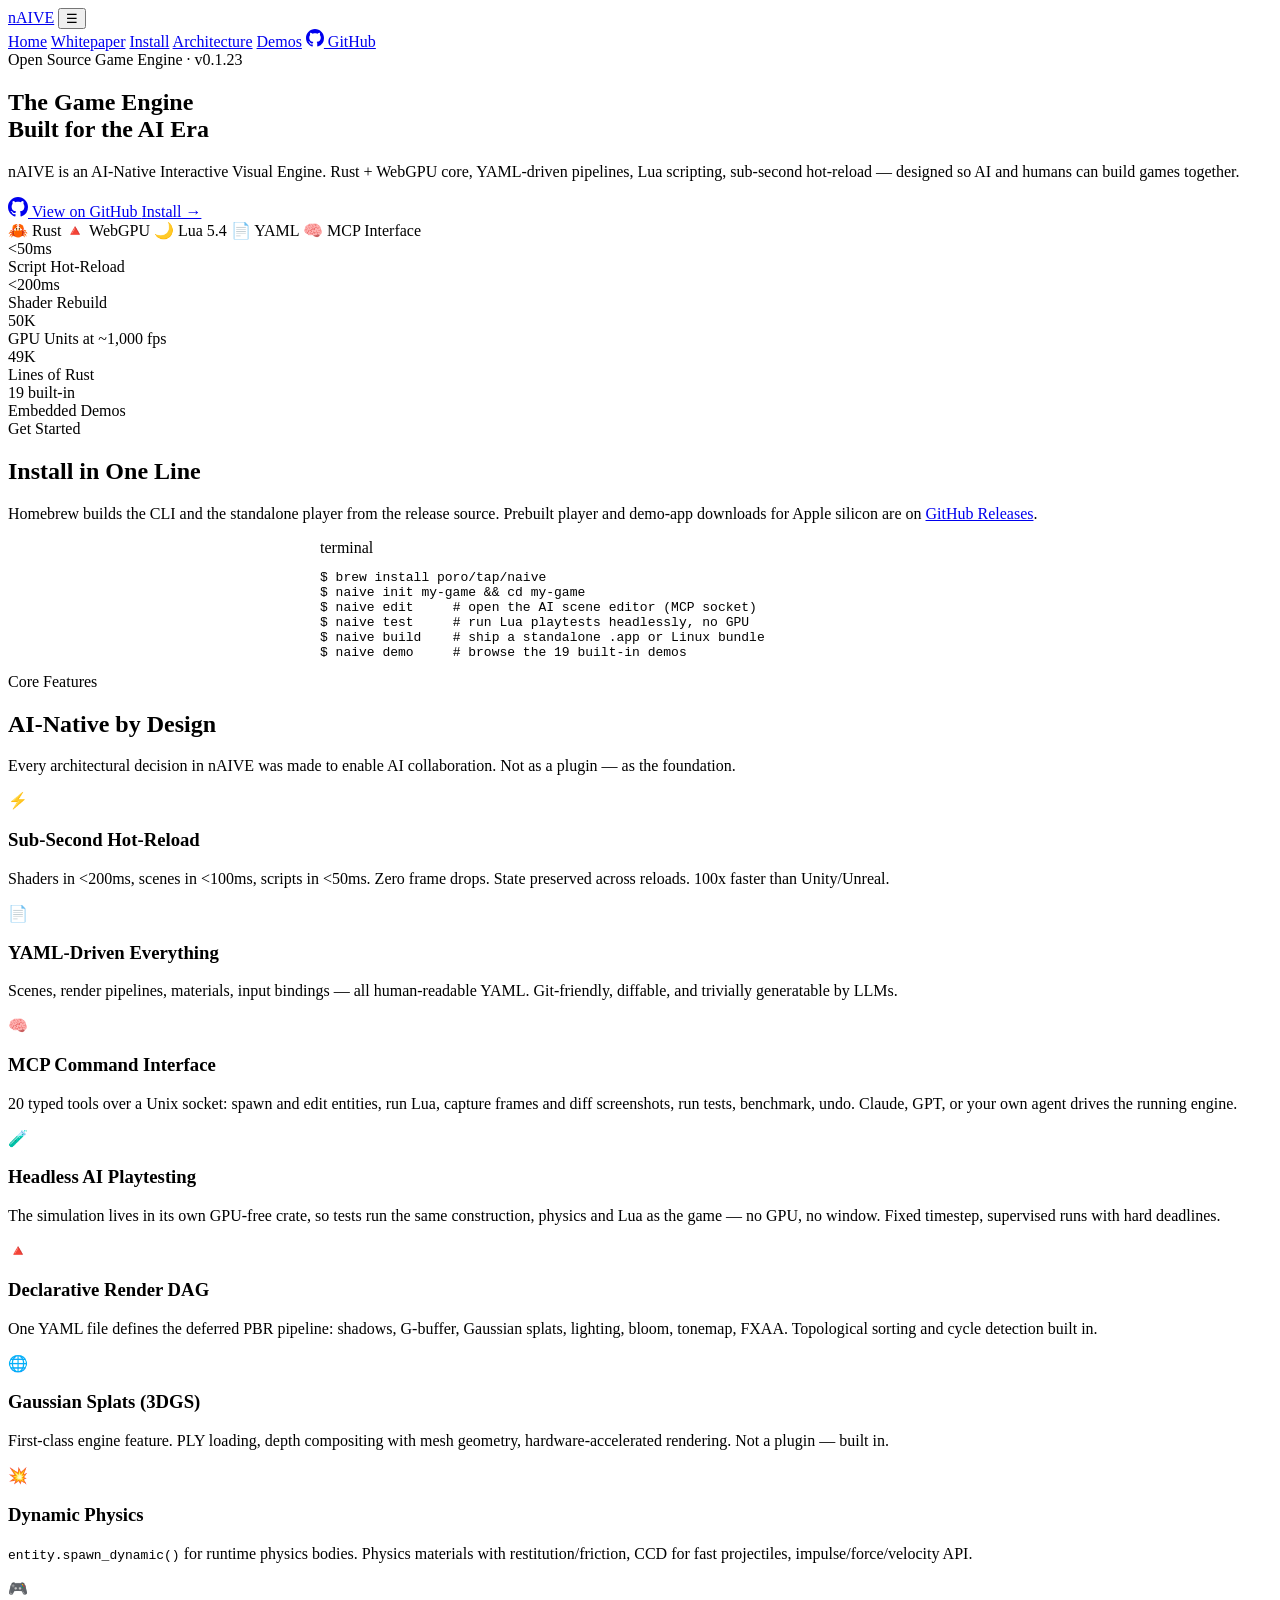
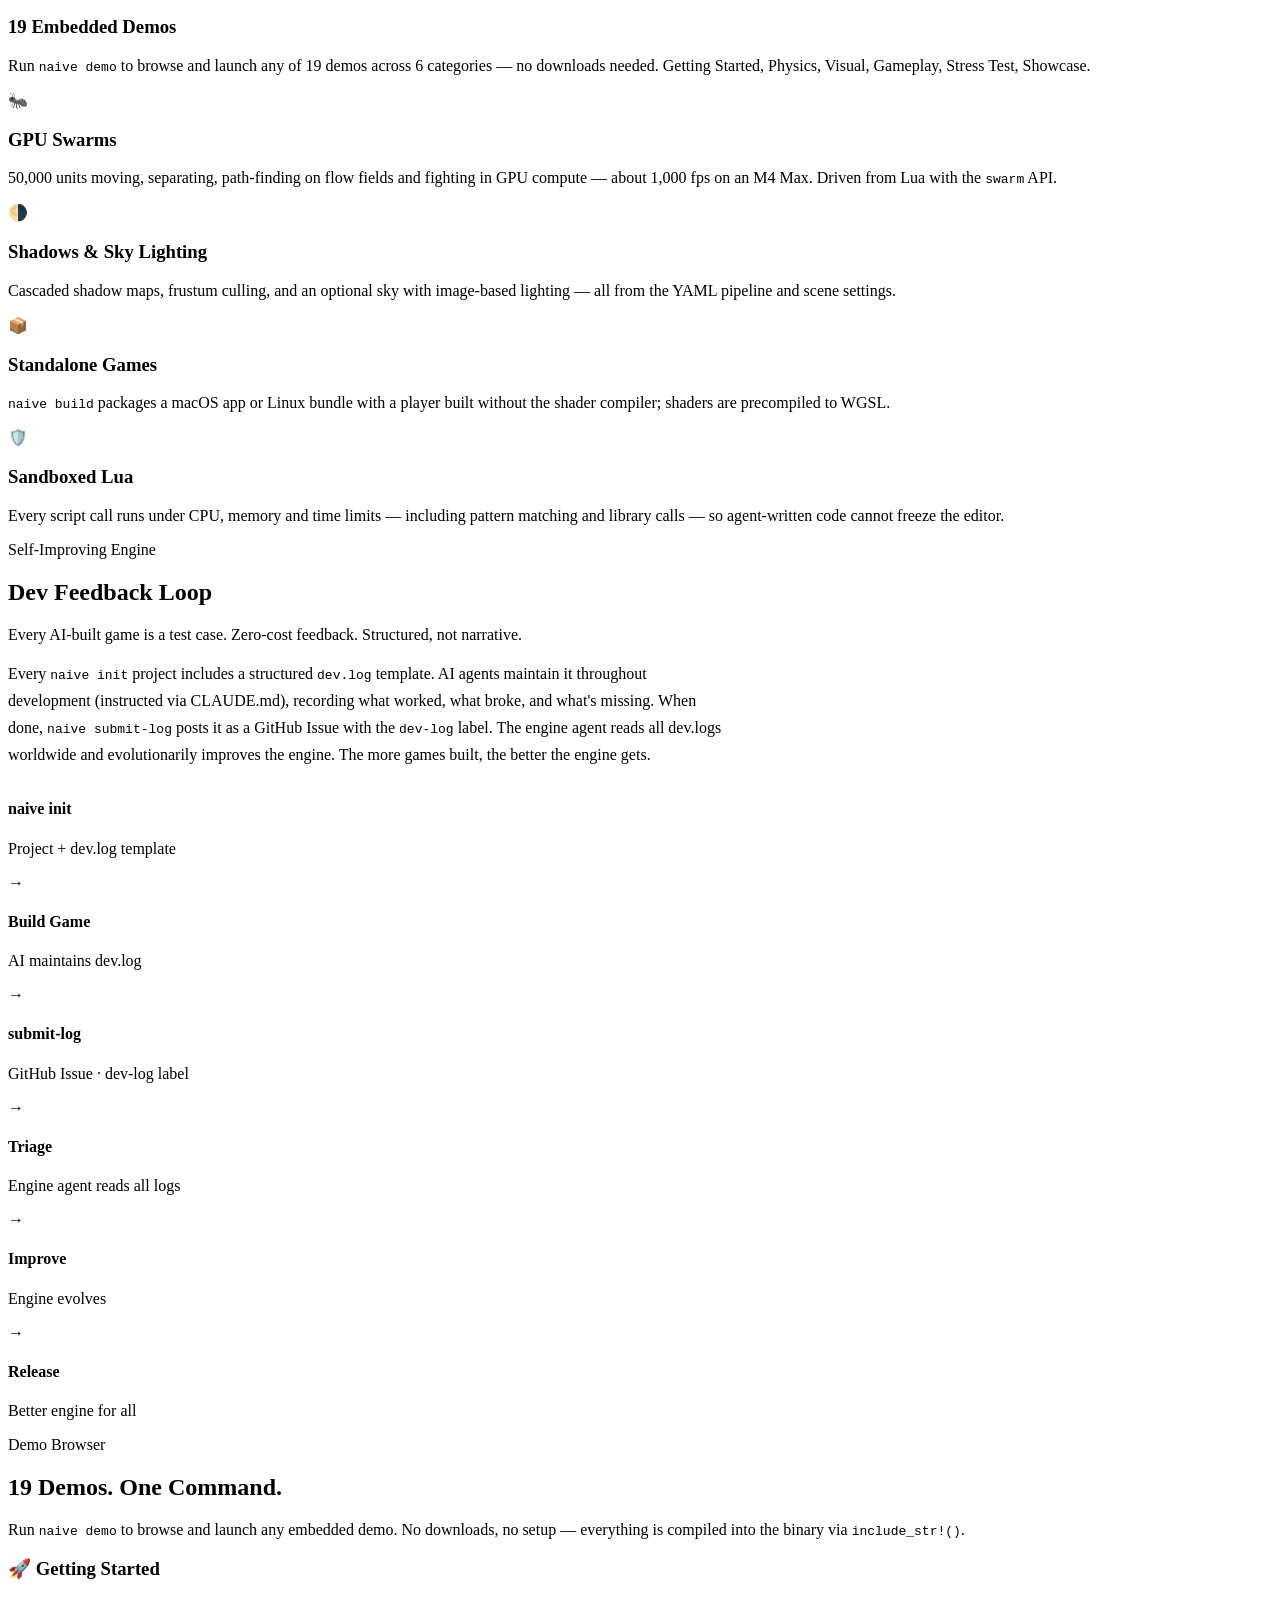
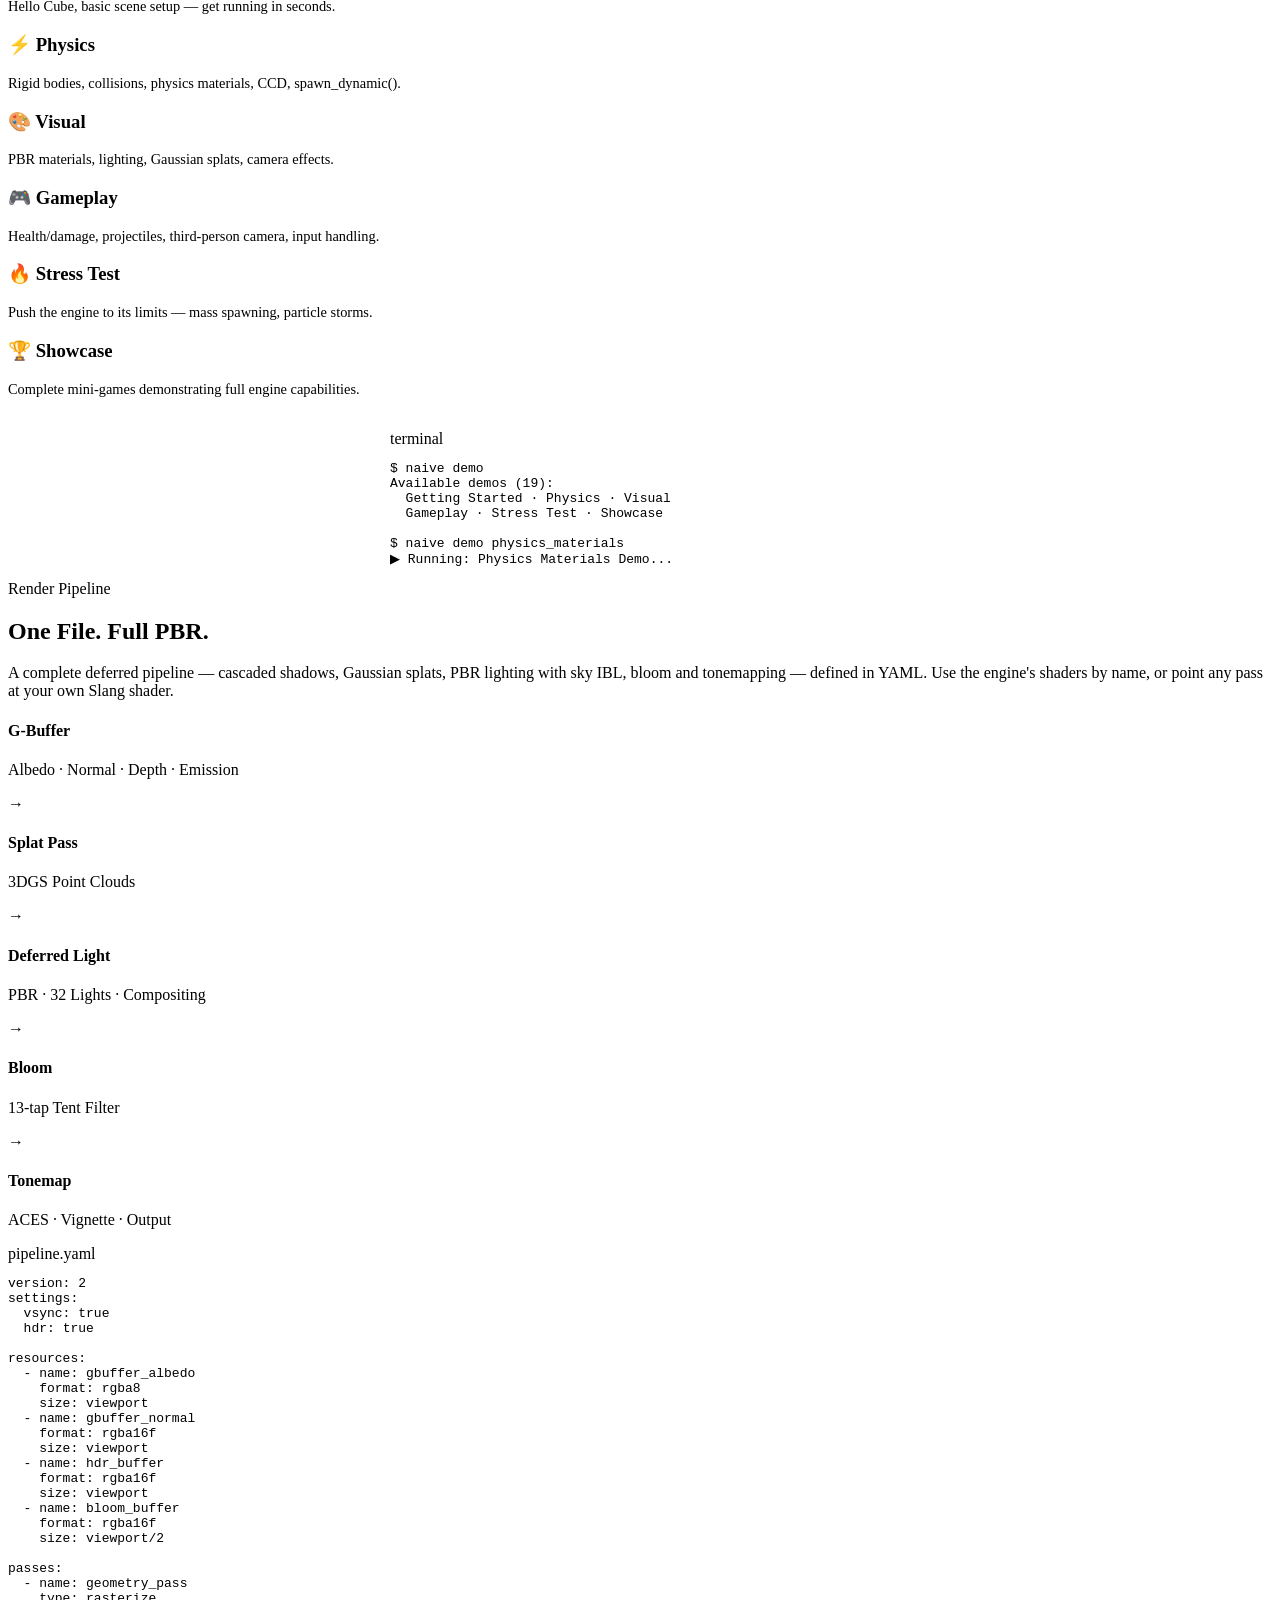
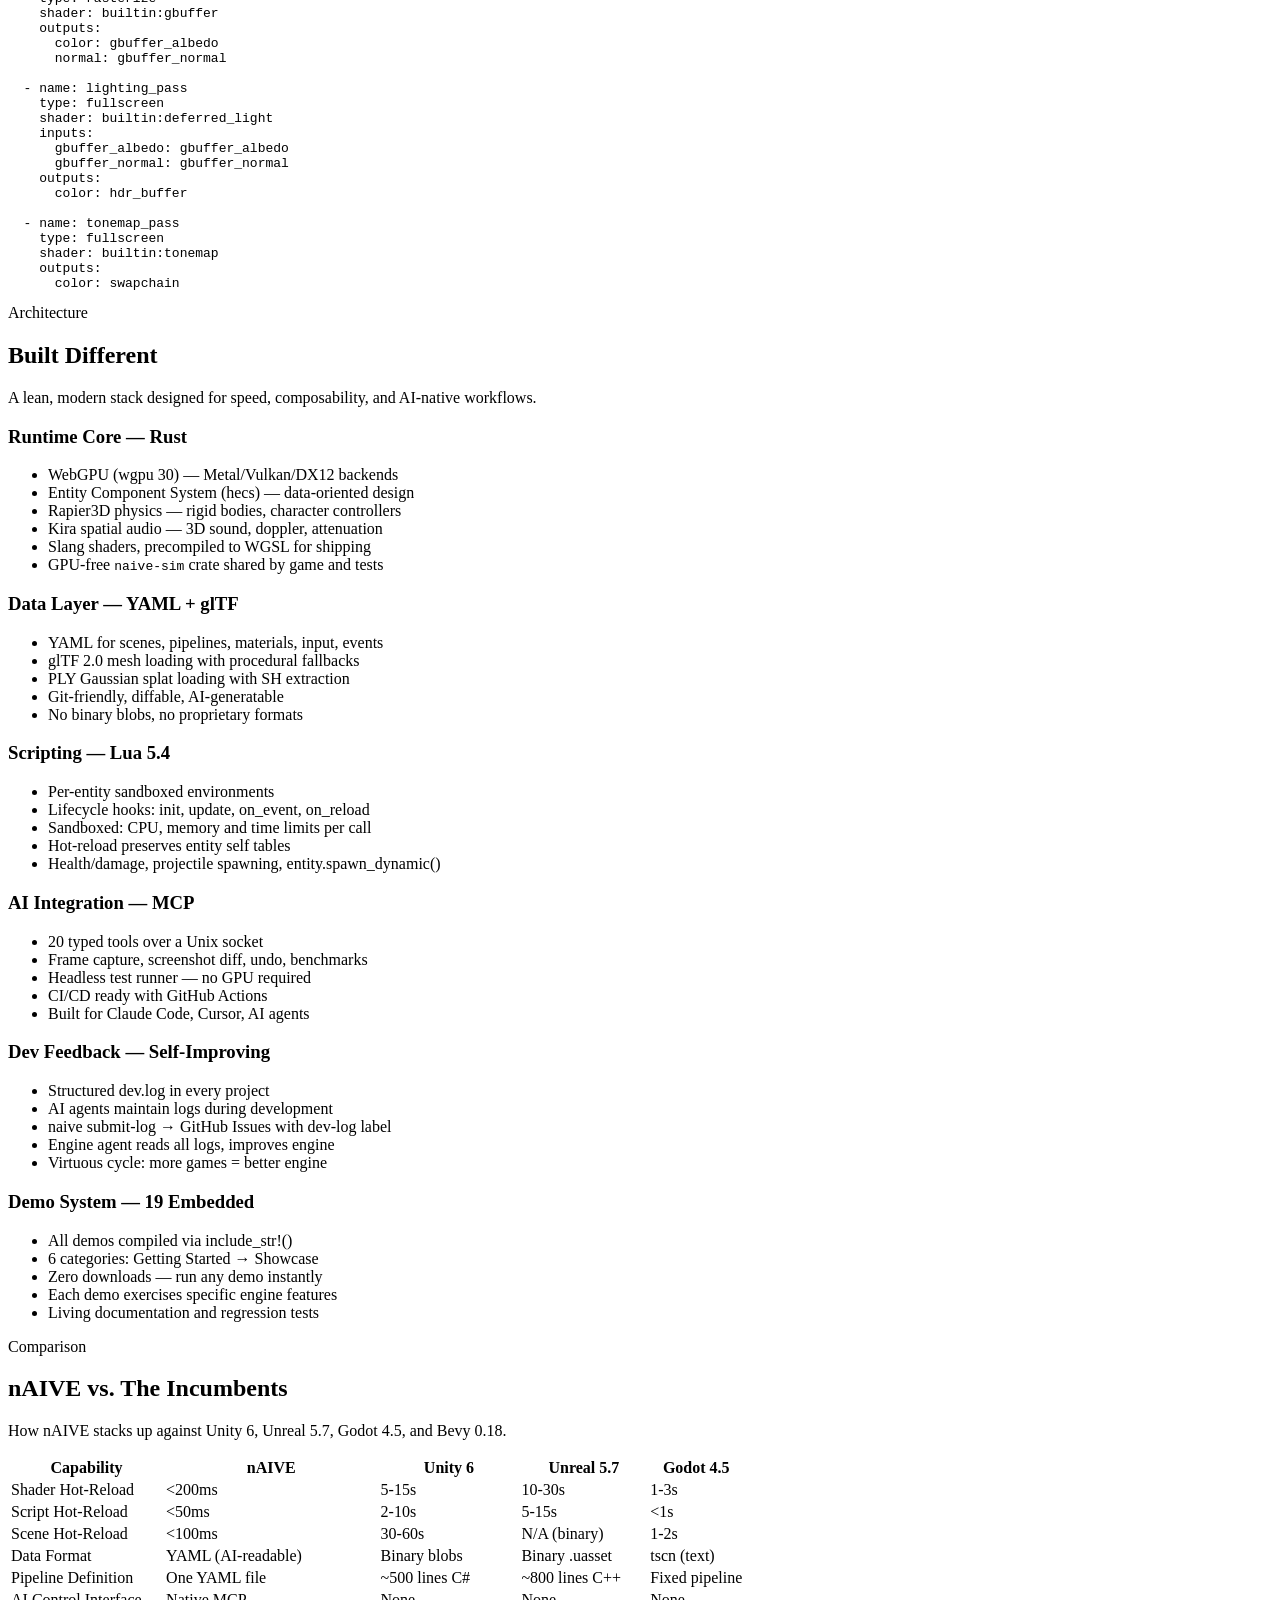
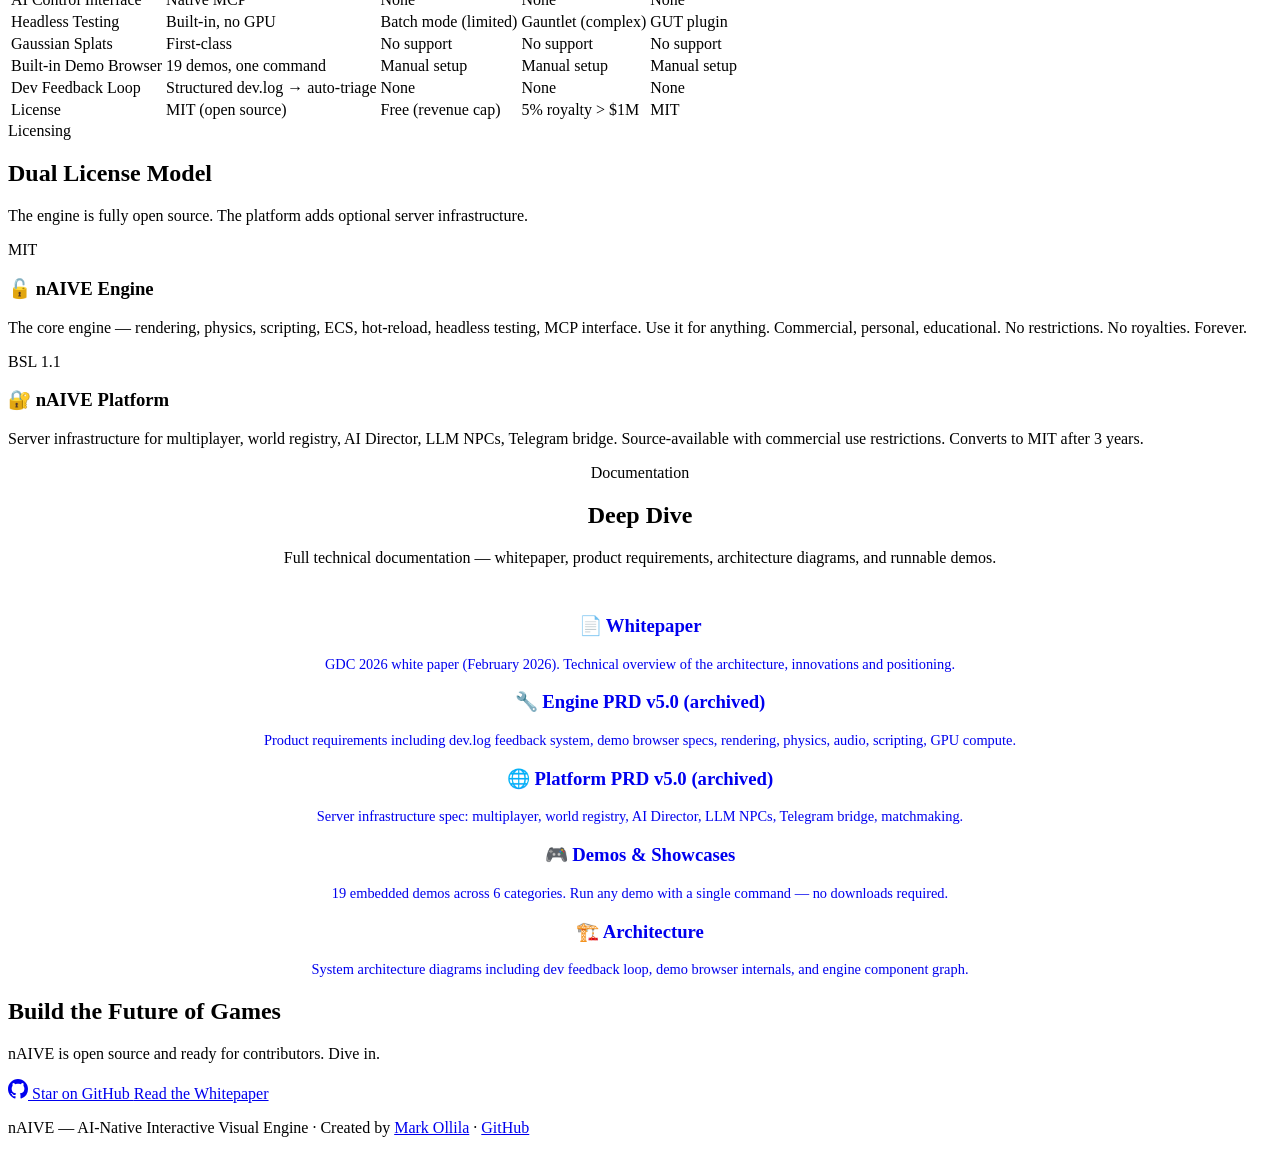
==== site/index.html @ bcd2da25 "Add the naive.dev site, updated for 0.1.23 The live site had no source in any repository, so this re" ====
<!DOCTYPE html>
<html lang="en">
<head>
<meta charset="UTF-8">
<meta name="viewport" content="width=device-width, initial-scale=1.0">
<title>AI-Native Game Engine — nAIVE Engine</title>
<meta name="description" content="nAIVE: AI-Native Interactive Visual Engine. Rust + WebGPU game engine built for the AI era.">
<link rel="preconnect" href="https://fonts.googleapis.com">
<link rel="preconnect" href="https://fonts.gstatic.com" crossorigin>
<link href="https://fonts.googleapis.com/css2?family=JetBrains+Mono:wght@400;700&family=Inter:wght@300;400;500;600;700;800;900&display=swap" rel="stylesheet">
<script defer src="https://analytics.game-agents.com/script.js" data-website-id="b154a54a-9836-43ca-a3a6-9736806255d0"></script>
<link rel="stylesheet" href="/css/style.css">

</head>
<body>

<nav>
  <div class="container">
    <a href="/" class="logo"><span>n</span>AIVE</a>
    <button class="menu-toggle" onclick="document.querySelector('.nav-links').classList.toggle('open')">☰</button>
    <div class="nav-links">
      <a href="/" class="active">Home</a>
          <a href="/whitepaper.html">Whitepaper</a>
          <a href="/#install">Install</a>
          <a href="/architecture.html">Architecture</a>
          <a href="/demos.html">Demos</a>
      <a href="https://github.com/poro/nAIVE" target="_blank" class="gh-btn">
        <svg viewBox="0 0 24 24" fill="currentColor" width="18" height="18"><path d="M12 0C5.37 0 0 5.37 0 12c0 5.31 3.435 9.795 8.205 11.385.6.105.825-.255.825-.57 0-.285-.015-1.23-.015-2.235-3.015.555-3.795-.735-4.035-1.41-.135-.345-.72-1.41-1.23-1.695-.42-.225-1.02-.78-.015-.795.945-.015 1.62.87 1.845 1.23 1.08 1.815 2.805 1.305 3.495.99.105-.78.42-1.305.765-1.605-2.67-.3-5.46-1.335-5.46-5.925 0-1.305.465-2.385 1.23-3.225-.12-.3-.54-1.53.12-3.18 0 0 1.005-.315 3.3 1.23.96-.27 1.98-.405 3-.405s2.04.135 3 .405c2.295-1.56 3.3-1.23 3.3-1.23.66 1.65.24 2.88.12 3.18.765.84 1.23 1.905 1.23 3.225 0 4.605-2.805 5.625-5.475 5.925.435.375.81 1.095.81 2.22 0 1.605-.015 2.895-.015 3.3 0 .315.225.69.825.57A12.02 12.02 0 0024 12c0-6.63-5.37-12-12-12z"/></svg>
        GitHub
      </a>
    </div>
  </div>
</nav>


<section class="hero">
  <div class="container">
    <div class="hero-badge"><span class="dot"></span> Open Source Game Engine · v0.1.23</div>
    <h1>The Game Engine<br>Built for the <span class="ai">AI Era</span></h1>
    <p class="sub">nAIVE is an AI-Native Interactive Visual Engine. Rust + WebGPU core, YAML-driven pipelines, Lua scripting, sub-second hot-reload — designed so AI and humans can build games together.</p>
    <div class="hero-actions">
      <a href="https://github.com/poro/nAIVE" target="_blank" class="btn-primary">
        <svg width="20" height="20" viewBox="0 0 24 24" fill="currentColor"><path d="M12 0C5.37 0 0 5.37 0 12c0 5.31 3.435 9.795 8.205 11.385.6.105.825-.255.825-.57 0-.285-.015-1.23-.015-2.235-3.015.555-3.795-.735-4.035-1.41-.135-.345-.72-1.41-1.23-1.695-.42-.225-1.02-.78-.015-.795.945-.015 1.62.87 1.845 1.23 1.08 1.815 2.805 1.305 3.495.99.105-.78.42-1.305.765-1.605-2.67-.3-5.46-1.335-5.46-5.925 0-1.305.465-2.385 1.23-3.225-.12-.3-.54-1.53.12-3.18 0 0 1.005-.315 3.3 1.23.96-.27 1.98-.405 3-.405s2.04.135 3 .405c2.295-1.56 3.3-1.23 3.3-1.23.66 1.65.24 2.88.12 3.18.765.84 1.23 1.905 1.23 3.225 0 4.605-2.805 5.625-5.475 5.925.435.375.81 1.095.81 2.22 0 1.605-.015 2.895-.015 3.3 0 .315.225.69.825.57A12.02 12.02 0 0024 12c0-6.63-5.37-12-12-12z"/></svg>
        View on GitHub
      </a>
      <a href="#install" class="btn-secondary">Install →</a>
    </div>
    <div class="tech-badges">
      <span class="badge">🦀 Rust</span>
      <span class="badge">🔺 WebGPU</span>
      <span class="badge">🌙 Lua 5.4</span>
      <span class="badge">📄 YAML</span>
      <span class="badge">🧠 MCP Interface</span>
    </div>
    <div class="stats">
      <div class="stat"><div class="num">&lt;50<span class="unit">ms</span></div><div class="label">Script Hot-Reload</div></div>
      <div class="stat"><div class="num">&lt;200<span class="unit">ms</span></div><div class="label">Shader Rebuild</div></div>
      <div class="stat"><div class="num">50<span class="unit">K</span></div><div class="label">GPU Units at ~1,000 fps</div></div>
      <div class="stat"><div class="num">49<span class="unit">K</span></div><div class="label">Lines of Rust</div></div>
      <div class="stat"><div class="num">19<span class="unit"> built-in</span></div><div class="label">Embedded Demos</div></div>
    </div>
  </div>
</section>

<section class="alt" id="install">
  <div class="container">
    <div class="section-label">Get Started</div>
    <h2>Install in One Line</h2>
    <p class="desc">Homebrew builds the CLI and the standalone player from the release source. Prebuilt player and demo-app downloads for Apple silicon are on <a href="https://github.com/poro/nAIVE/releases/latest" target="_blank">GitHub Releases</a>.</p>
    <div class="code-block" style="max-width:640px;margin:0 auto">
      <div class="code-header"><span class="code-dot r"></span><span class="code-dot y"></span><span class="code-dot g"></span><span>terminal</span></div>
<pre><code><span class="cm">$ brew install poro/tap/naive</span>
<span class="cm">$ naive init my-game &amp;&amp; cd my-game</span>
<span class="cm">$ naive edit</span>     <span class="str"># open the AI scene editor (MCP socket)</span>
<span class="cm">$ naive test</span>     <span class="str"># run Lua playtests headlessly, no GPU</span>
<span class="cm">$ naive build</span>    <span class="str"># ship a standalone .app or Linux bundle</span>
<span class="cm">$ naive demo</span>     <span class="str"># browse the 19 built-in demos</span></code></pre>
    </div>
  </div>
</section>

<section id="features">
  <div class="container">
    <div class="section-label">Core Features</div>
    <h2>AI-Native by Design</h2>
    <p class="desc">Every architectural decision in nAIVE was made to enable AI collaboration. Not as a plugin — as the foundation.</p>
    <div class="features-grid">
      <div class="feature"><div class="icon">⚡</div><h3>Sub-Second Hot-Reload</h3><p>Shaders in &lt;200ms, scenes in &lt;100ms, scripts in &lt;50ms. Zero frame drops. State preserved across reloads. 100x faster than Unity/Unreal.</p></div>
      <div class="feature"><div class="icon">📄</div><h3>YAML-Driven Everything</h3><p>Scenes, render pipelines, materials, input bindings — all human-readable YAML. Git-friendly, diffable, and trivially generatable by LLMs.</p></div>
      <div class="feature"><div class="icon">🧠</div><h3>MCP Command Interface</h3><p>20 typed tools over a Unix socket: spawn and edit entities, run Lua, capture frames and diff screenshots, run tests, benchmark, undo. Claude, GPT, or your own agent drives the running engine.</p></div>
      <div class="feature"><div class="icon">🧪</div><h3>Headless AI Playtesting</h3><p>The simulation lives in its own GPU-free crate, so tests run the same construction, physics and Lua as the game — no GPU, no window. Fixed timestep, supervised runs with hard deadlines.</p></div>
      <div class="feature"><div class="icon">🔺</div><h3>Declarative Render DAG</h3><p>One YAML file defines the deferred PBR pipeline: shadows, G-buffer, Gaussian splats, lighting, bloom, tonemap, FXAA. Topological sorting and cycle detection built in.</p></div>
      <div class="feature"><div class="icon">🌐</div><h3>Gaussian Splats (3DGS)</h3><p>First-class engine feature. PLY loading, depth compositing with mesh geometry, hardware-accelerated rendering. Not a plugin — built in.</p></div>
      <div class="feature"><div class="icon">💥</div><h3>Dynamic Physics</h3><p><code>entity.spawn_dynamic()</code> for runtime physics bodies. Physics materials with restitution/friction, CCD for fast projectiles, impulse/force/velocity API.</p></div>
      <div class="feature"><div class="icon">🎮</div><h3>19 Embedded Demos</h3><p>Run <code>naive demo</code> to browse and launch any of 19 demos across 6 categories — no downloads needed. Getting Started, Physics, Visual, Gameplay, Stress Test, Showcase.</p></div>
      <div class="feature"><div class="icon">🐜</div><h3>GPU Swarms</h3><p>50,000 units moving, separating, path-finding on flow fields and fighting in GPU compute — about 1,000 fps on an M4 Max. Driven from Lua with the <code>swarm</code> API.</p></div>
      <div class="feature"><div class="icon">🌗</div><h3>Shadows &amp; Sky Lighting</h3><p>Cascaded shadow maps, frustum culling, and an optional sky with image-based lighting — all from the YAML pipeline and scene settings.</p></div>
      <div class="feature"><div class="icon">📦</div><h3>Standalone Games</h3><p><code>naive build</code> packages a macOS app or Linux bundle with a player built without the shader compiler; shaders are precompiled to WGSL.</p></div>
      <div class="feature"><div class="icon">🛡️</div><h3>Sandboxed Lua</h3><p>Every script call runs under CPU, memory and time limits — including pattern matching and library calls — so agent-written code cannot freeze the editor.</p></div>
    </div>
  </div>
</section>

<section class="alt" id="feedback">
  <div class="container">
    <div class="section-label">Self-Improving Engine</div>
    <h2>Dev Feedback Loop</h2>
    <p class="desc">Every AI-built game is a test case. Zero-cost feedback. Structured, not narrative.</p>
    <p style="color:var(--text2);max-width:720px;margin-bottom:32px;line-height:1.7">Every <code>naive init</code> project includes a structured <code>dev.log</code> template. AI agents maintain it throughout development (instructed via CLAUDE.md), recording what worked, what broke, and what's missing. When done, <code>naive submit-log</code> posts it as a GitHub Issue with the <code>dev-log</code> label. The engine agent reads all dev.logs worldwide and evolutionarily improves the engine. The more games built, the better the engine gets.</p>
    <div class="pipeline-flow">
      <div class="pipe-step"><h4>naive init</h4><p>Project + dev.log template</p></div>
      <span class="pipe-arrow">→</span>
      <div class="pipe-step"><h4>Build Game</h4><p>AI maintains dev.log</p></div>
      <span class="pipe-arrow">→</span>
      <div class="pipe-step"><h4>submit-log</h4><p>GitHub Issue · dev-log label</p></div>
      <span class="pipe-arrow">→</span>
      <div class="pipe-step"><h4>Triage</h4><p>Engine agent reads all logs</p></div>
      <span class="pipe-arrow">→</span>
      <div class="pipe-step"><h4>Improve</h4><p>Engine evolves</p></div>
      <span class="pipe-arrow">→</span>
      <div class="pipe-step"><h4>Release</h4><p>Better engine for all</p></div>
    </div>
  </div>
</section>

<section id="demos">
  <div class="container">
    <div class="section-label">Demo Browser</div>
    <h2>19 Demos. One Command.</h2>
    <p class="desc">Run <code>naive demo</code> to browse and launch any embedded demo. No downloads, no setup — everything is compiled into the binary via <code>include_str!()</code>.</p>
    <div class="card-grid">
      <div class="card"><h3>🚀 Getting Started</h3><p style="color:var(--text2);font-size:0.9rem">Hello Cube, basic scene setup — get running in seconds.</p></div>
      <div class="card"><h3>⚡ Physics</h3><p style="color:var(--text2);font-size:0.9rem">Rigid bodies, collisions, physics materials, CCD, spawn_dynamic().</p></div>
      <div class="card"><h3>🎨 Visual</h3><p style="color:var(--text2);font-size:0.9rem">PBR materials, lighting, Gaussian splats, camera effects.</p></div>
      <div class="card"><h3>🎮 Gameplay</h3><p style="color:var(--text2);font-size:0.9rem">Health/damage, projectiles, third-person camera, input handling.</p></div>
      <div class="card"><h3>🔥 Stress Test</h3><p style="color:var(--text2);font-size:0.9rem">Push the engine to its limits — mass spawning, particle storms.</p></div>
      <div class="card"><h3>🏆 Showcase</h3><p style="color:var(--text2);font-size:0.9rem">Complete mini-games demonstrating full engine capabilities.</p></div>
    </div>
    <div class="code-block" style="max-width:500px;margin:32px auto 0">
      <div class="code-header"><span class="code-dot r"></span><span class="code-dot y"></span><span class="code-dot g"></span><span>terminal</span></div>
      <pre><code><span class="cm">$ naive demo</span>
<span class="str">Available demos (19):</span>
  <span class="kw">Getting Started</span> · <span class="kw">Physics</span> · <span class="kw">Visual</span>
  <span class="kw">Gameplay</span> · <span class="kw">Stress Test</span> · <span class="kw">Showcase</span>

<span class="cm">$ naive demo physics_materials</span>
<span class="str">▶ Running: Physics Materials Demo...</span></code></pre>
    </div>
  </div>
</section>

<section class="alt" id="pipeline">
  <div class="container">
    <div class="section-label">Render Pipeline</div>
    <h2>One File. Full PBR.</h2>
    <p class="desc">A complete deferred pipeline — cascaded shadows, Gaussian splats, PBR lighting with sky IBL, bloom and tonemapping — defined in YAML. Use the engine's shaders by name, or point any pass at your own Slang shader.</p>
    <div class="pipeline-flow">
      <div class="pipe-step"><h4>G-Buffer</h4><p>Albedo · Normal · Depth · Emission</p></div>
      <span class="pipe-arrow">→</span>
      <div class="pipe-step"><h4>Splat Pass</h4><p>3DGS Point Clouds</p></div>
      <span class="pipe-arrow">→</span>
      <div class="pipe-step"><h4>Deferred Light</h4><p>PBR · 32 Lights · Compositing</p></div>
      <span class="pipe-arrow">→</span>
      <div class="pipe-step"><h4>Bloom</h4><p>13-tap Tent Filter</p></div>
      <span class="pipe-arrow">→</span>
      <div class="pipe-step"><h4>Tonemap</h4><p>ACES · Vignette · Output</p></div>
    </div>
    <div class="code-block">
      <div class="code-header"><span class="code-dot r"></span><span class="code-dot y"></span><span class="code-dot g"></span><span>pipeline.yaml</span></div>
      <pre><code><span class="kw">version:</span> <span class="num">2</span>
<span class="kw">settings:</span>
  <span class="kw">vsync:</span> <span class="num">true</span>
  <span class="kw">hdr:</span> <span class="num">true</span>

<span class="kw">resources:</span>
  - <span class="kw">name:</span> <span class="str">gbuffer_albedo</span>
    <span class="kw">format:</span> rgba8
    <span class="kw">size:</span> viewport
  - <span class="kw">name:</span> <span class="str">gbuffer_normal</span>
    <span class="kw">format:</span> rgba16f
    <span class="kw">size:</span> viewport
  - <span class="kw">name:</span> <span class="str">hdr_buffer</span>
    <span class="kw">format:</span> rgba16f
    <span class="kw">size:</span> viewport
  - <span class="kw">name:</span> <span class="str">bloom_buffer</span>
    <span class="kw">format:</span> rgba16f
    <span class="kw">size:</span> viewport/2

<span class="kw">passes:</span>
  - <span class="kw">name:</span> <span class="str">geometry_pass</span>
    <span class="kw">type:</span> rasterize
    <span class="kw">shader:</span> <span class="str">builtin:gbuffer</span>
    <span class="kw">outputs:</span>
      <span class="kw">color:</span> gbuffer_albedo
      <span class="kw">normal:</span> gbuffer_normal

  - <span class="kw">name:</span> <span class="str">lighting_pass</span>
    <span class="kw">type:</span> fullscreen
    <span class="kw">shader:</span> <span class="str">builtin:deferred_light</span>
    <span class="kw">inputs:</span>
      <span class="kw">gbuffer_albedo:</span> gbuffer_albedo
      <span class="kw">gbuffer_normal:</span> gbuffer_normal
    <span class="kw">outputs:</span>
      <span class="kw">color:</span> hdr_buffer

  - <span class="kw">name:</span> <span class="str">tonemap_pass</span>
    <span class="kw">type:</span> fullscreen
    <span class="kw">shader:</span> <span class="str">builtin:tonemap</span>
    <span class="kw">outputs:</span>
      <span class="kw">color:</span> swapchain</code></pre>
    </div>
  </div>
</section>

<section id="architecture">
  <div class="container">
    <div class="section-label">Architecture</div>
    <h2>Built Different</h2>
    <p class="desc">A lean, modern stack designed for speed, composability, and AI-native workflows.</p>
    <div class="card-grid">
      <div class="card"><h3>Runtime Core — Rust</h3><ul>
        <li>WebGPU (wgpu 30) — Metal/Vulkan/DX12 backends</li>
        <li>Entity Component System (hecs) — data-oriented design</li>
        <li>Rapier3D physics — rigid bodies, character controllers</li>
        <li>Kira spatial audio — 3D sound, doppler, attenuation</li>
        <li>Slang shaders, precompiled to WGSL for shipping</li>
            <li>GPU-free <code>naive-sim</code> crate shared by game and tests</li>
      </ul></div>
      <div class="card"><h3>Data Layer — YAML + glTF</h3><ul>
        <li>YAML for scenes, pipelines, materials, input, events</li>
        <li>glTF 2.0 mesh loading with procedural fallbacks</li>
        <li>PLY Gaussian splat loading with SH extraction</li>
        <li>Git-friendly, diffable, AI-generatable</li>
        <li>No binary blobs, no proprietary formats</li>
      </ul></div>
      <div class="card"><h3>Scripting — Lua 5.4</h3><ul>
        <li>Per-entity sandboxed environments</li>
        <li>Lifecycle hooks: init, update, on_event, on_reload</li>
        <li>Sandboxed: CPU, memory and time limits per call</li>
        <li>Hot-reload preserves entity self tables</li>
        <li>Health/damage, projectile spawning, entity.spawn_dynamic()</li>
      </ul></div>
      <div class="card"><h3>AI Integration — MCP</h3><ul>
        <li>20 typed tools over a Unix socket</li>
        <li>Frame capture, screenshot diff, undo, benchmarks</li>
        <li>Headless test runner — no GPU required</li>
        <li>CI/CD ready with GitHub Actions</li>
        <li>Built for Claude Code, Cursor, AI agents</li>
      </ul></div>
      <div class="card"><h3>Dev Feedback — Self-Improving</h3><ul>
        <li>Structured dev.log in every project</li>
        <li>AI agents maintain logs during development</li>
        <li>naive submit-log → GitHub Issues with dev-log label</li>
        <li>Engine agent reads all logs, improves engine</li>
        <li>Virtuous cycle: more games = better engine</li>
      </ul></div>
      <div class="card"><h3>Demo System — 19 Embedded</h3><ul>
        <li>All demos compiled via include_str!()</li>
        <li>6 categories: Getting Started → Showcase</li>
        <li>Zero downloads — run any demo instantly</li>
        <li>Each demo exercises specific engine features</li>
        <li>Living documentation and regression tests</li>
      </ul></div>
    </div>
  </div>
</section>

<section class="alt" id="compare">
  <div class="container">
    <div class="section-label">Comparison</div>
    <h2>nAIVE vs. The Incumbents</h2>
    <p class="desc">How nAIVE stacks up against Unity 6, Unreal 5.7, Godot 4.5, and Bevy 0.18.</p>
    <div class="table-wrap">
      <table>
        <thead><tr><th>Capability</th><th>nAIVE</th><th>Unity 6</th><th>Unreal 5.7</th><th>Godot 4.5</th></tr></thead>
        <tbody>
          <tr><td>Shader Hot-Reload</td><td class="winner">&lt;200ms</td><td class="poor">5-15s</td><td class="poor">10-30s</td><td class="ok">1-3s</td></tr>
          <tr><td>Script Hot-Reload</td><td class="winner">&lt;50ms</td><td class="poor">2-10s</td><td class="poor">5-15s</td><td class="ok">&lt;1s</td></tr>
          <tr><td>Scene Hot-Reload</td><td class="winner">&lt;100ms</td><td class="poor">30-60s</td><td class="poor">N/A (binary)</td><td class="ok">1-2s</td></tr>
          <tr><td>Data Format</td><td class="winner">YAML (AI-readable)</td><td class="poor">Binary blobs</td><td class="poor">Binary .uasset</td><td class="ok">tscn (text)</td></tr>
          <tr><td>Pipeline Definition</td><td class="winner">One YAML file</td><td class="ok">~500 lines C#</td><td class="poor">~800 lines C++</td><td class="poor">Fixed pipeline</td></tr>
          <tr><td>AI Control Interface</td><td class="winner">Native MCP</td><td class="poor">None</td><td class="poor">None</td><td class="poor">None</td></tr>
          <tr><td>Headless Testing</td><td class="winner">Built-in, no GPU</td><td class="ok">Batch mode (limited)</td><td class="poor">Gauntlet (complex)</td><td class="ok">GUT plugin</td></tr>
          <tr><td>Gaussian Splats</td><td class="winner">First-class</td><td class="poor">No support</td><td class="poor">No support</td><td class="poor">No support</td></tr>
          <tr><td>Built-in Demo Browser</td><td class="winner">19 demos, one command</td><td class="poor">Manual setup</td><td class="poor">Manual setup</td><td class="poor">Manual setup</td></tr>
          <tr><td>Dev Feedback Loop</td><td class="winner">Structured dev.log → auto-triage</td><td class="poor">None</td><td class="poor">None</td><td class="poor">None</td></tr>
          <tr><td>License</td><td class="winner">MIT (open source)</td><td class="ok">Free (revenue cap)</td><td class="poor">5% royalty &gt; $1M</td><td class="winner">MIT</td></tr>
        </tbody>
      </table>
    </div>
  </div>
</section>

<section id="license">
  <div class="container">
    <div class="section-label">Licensing</div>
    <h2>Dual License Model</h2>
    <p class="desc">The engine is fully open source. The platform adds optional server infrastructure.</p>
    <div class="license-grid">
      <div class="license-card mit"><span class="license-tag">MIT</span><h3>🔓 nAIVE Engine</h3><p>The core engine — rendering, physics, scripting, ECS, hot-reload, headless testing, MCP interface. Use it for anything. Commercial, personal, educational. No restrictions. No royalties. Forever.</p></div>
      <div class="license-card bsl"><span class="license-tag">BSL 1.1</span><h3>🔐 nAIVE Platform</h3><p>Server infrastructure for multiplayer, world registry, AI Director, LLM NPCs, Telegram bridge. Source-available with commercial use restrictions. Converts to MIT after 3 years.</p></div>
    </div>
  </div>
</section>

<section id="docs" class="alt">
  <div class="container" style="text-align:center">
    <div class="section-label">Documentation</div>
    <h2>Deep Dive</h2>
    <p class="desc" style="margin:0 auto 48px">Full technical documentation — whitepaper, product requirements, architecture diagrams, and runnable demos.</p>
    <div class="card-grid" style="max-width:800px;margin:0 auto">
      <a href="/whitepaper.html" class="card" style="text-decoration:none">
        <h3>📄 Whitepaper</h3>
        <p style="color:var(--text2);font-size:0.9rem">GDC 2026 white paper (February 2026). Technical overview of the architecture, innovations and positioning.</p>
      </a>
      <a href="/engine-prd.html" class="card" style="text-decoration:none">
        <h3>🔧 Engine PRD v5.0 (archived)</h3>
        <p style="color:var(--text2);font-size:0.9rem">Product requirements including dev.log feedback system, demo browser specs, rendering, physics, audio, scripting, GPU compute.</p>
      </a>
      <a href="/platform-prd.html" class="card" style="text-decoration:none">
        <h3>🌐 Platform PRD v5.0 (archived)</h3>
        <p style="color:var(--text2);font-size:0.9rem">Server infrastructure spec: multiplayer, world registry, AI Director, LLM NPCs, Telegram bridge, matchmaking.</p>
      </a>
      <a href="/demos.html" class="card" style="text-decoration:none">
        <h3>🎮 Demos &amp; Showcases</h3>
        <p style="color:var(--text2);font-size:0.9rem">19 embedded demos across 6 categories. Run any demo with a single command — no downloads required.</p>
      </a>
      <a href="/architecture.html" class="card" style="text-decoration:none">
        <h3>🏗️ Architecture</h3>
        <p style="color:var(--text2);font-size:0.9rem">System architecture diagrams including dev feedback loop, demo browser internals, and engine component graph.</p>
      </a>
    </div>
  </div>
</section>

<section class="cta">
  <div class="container">
    <h2>Build the Future of Games</h2>
    <p>nAIVE is open source and ready for contributors. Dive in.</p>
    <div class="hero-actions">
      <a href="https://github.com/poro/nAIVE" target="_blank" class="btn-primary">
        <svg width="20" height="20" viewBox="0 0 24 24" fill="currentColor"><path d="M12 0C5.37 0 0 5.37 0 12c0 5.31 3.435 9.795 8.205 11.385.6.105.825-.255.825-.57 0-.285-.015-1.23-.015-2.235-3.015.555-3.795-.735-4.035-1.41-.135-.345-.72-1.41-1.23-1.695-.42-.225-1.02-.78-.015-.795.945-.015 1.62.87 1.845 1.23 1.08 1.815 2.805 1.305 3.495.99.105-.78.42-1.305.765-1.605-2.67-.3-5.46-1.335-5.46-5.925 0-1.305.465-2.385 1.23-3.225-.12-.3-.54-1.53.12-3.18 0 0 1.005-.315 3.3 1.23.96-.27 1.98-.405 3-.405s2.04.135 3 .405c2.295-1.56 3.3-1.23 3.3-1.23.66 1.65.24 2.88.12 3.18.765.84 1.23 1.905 1.23 3.225 0 4.605-2.805 5.625-5.475 5.925.435.375.81 1.095.81 2.22 0 1.605-.015 2.895-.015 3.3 0 .315.225.69.825.57A12.02 12.02 0 0024 12c0-6.63-5.37-12-12-12z"/></svg>
        Star on GitHub
      </a>
      <a href="/whitepaper.html" class="btn-secondary">Read the Whitepaper</a>
    </div>
  </div>
</section>

<footer>
  <div class="container">
    <p>nAIVE — AI-Native Interactive Visual Engine · Created by <a href="https://markollila.com" target="_blank">Mark Ollila</a> · <a href="https://github.com/poro/nAIVE" target="_blank">GitHub</a></p>
  </div>
</footer>

</body>
</html>
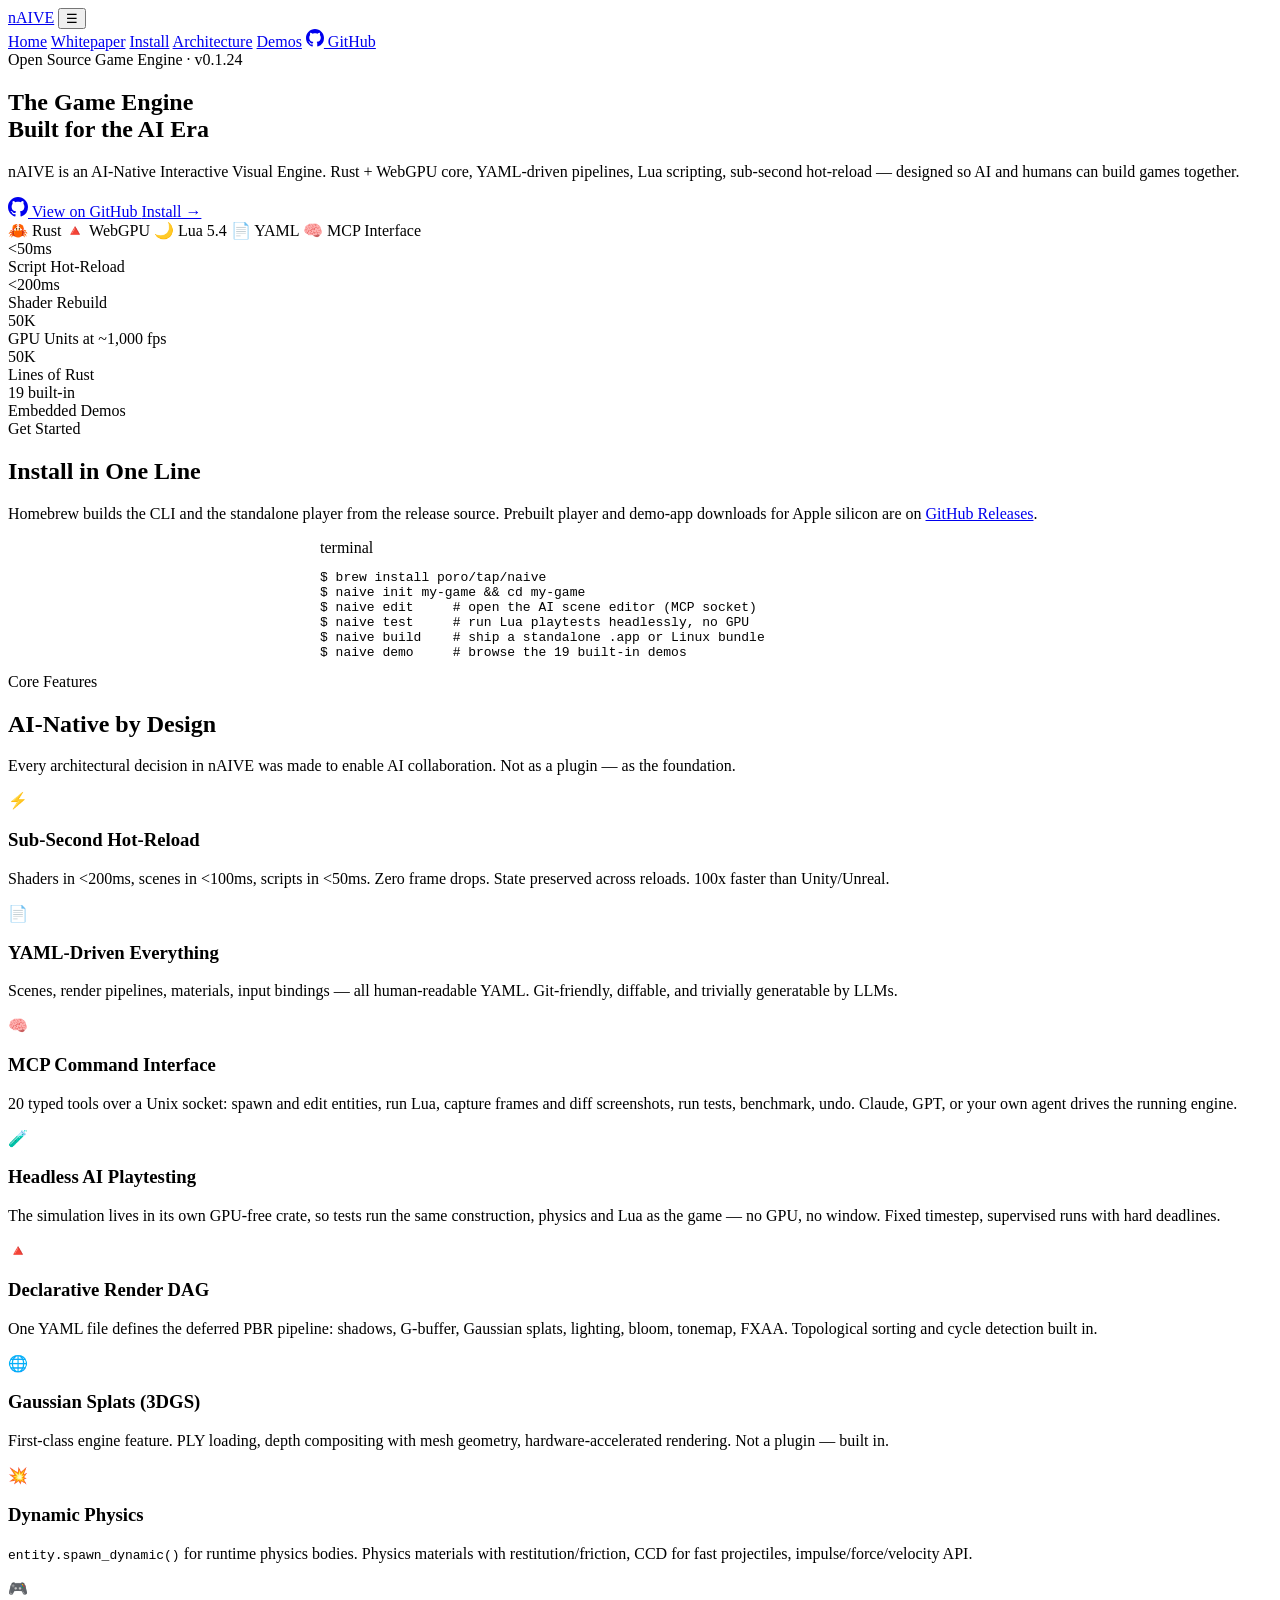
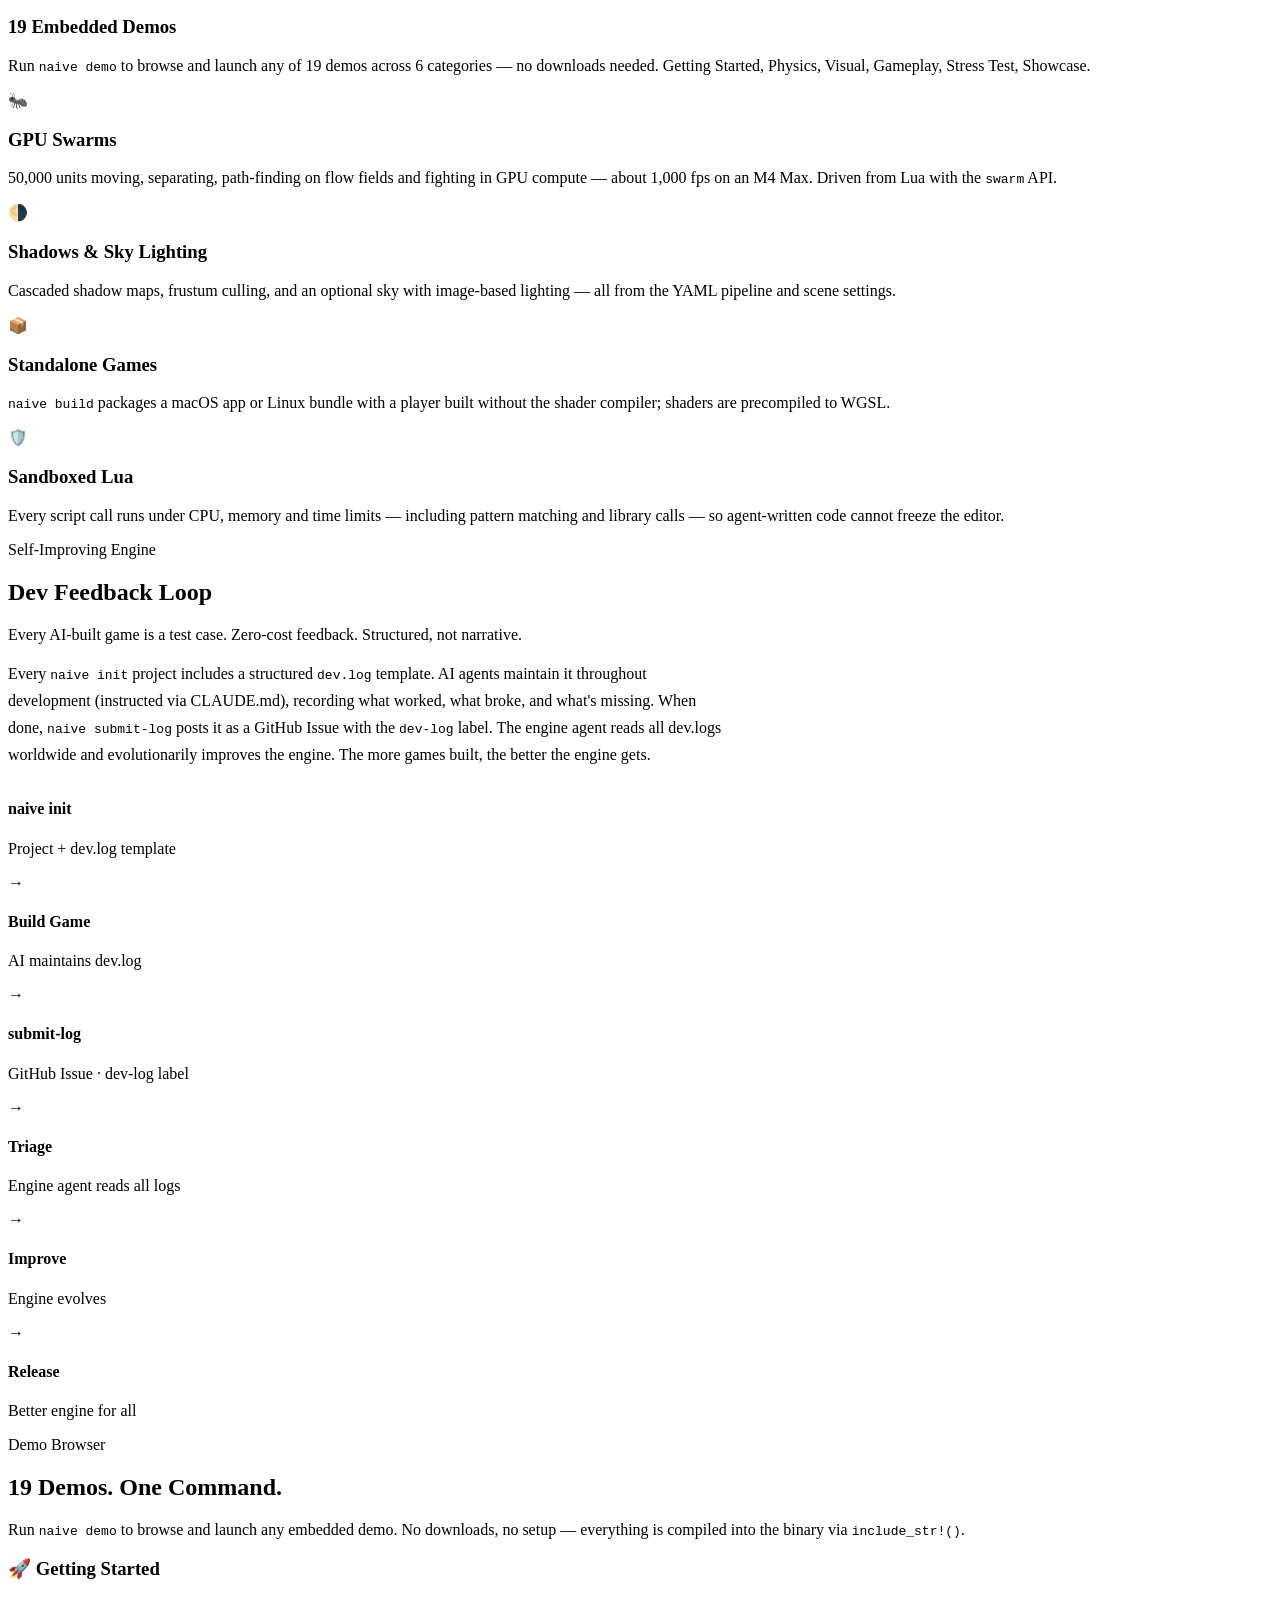
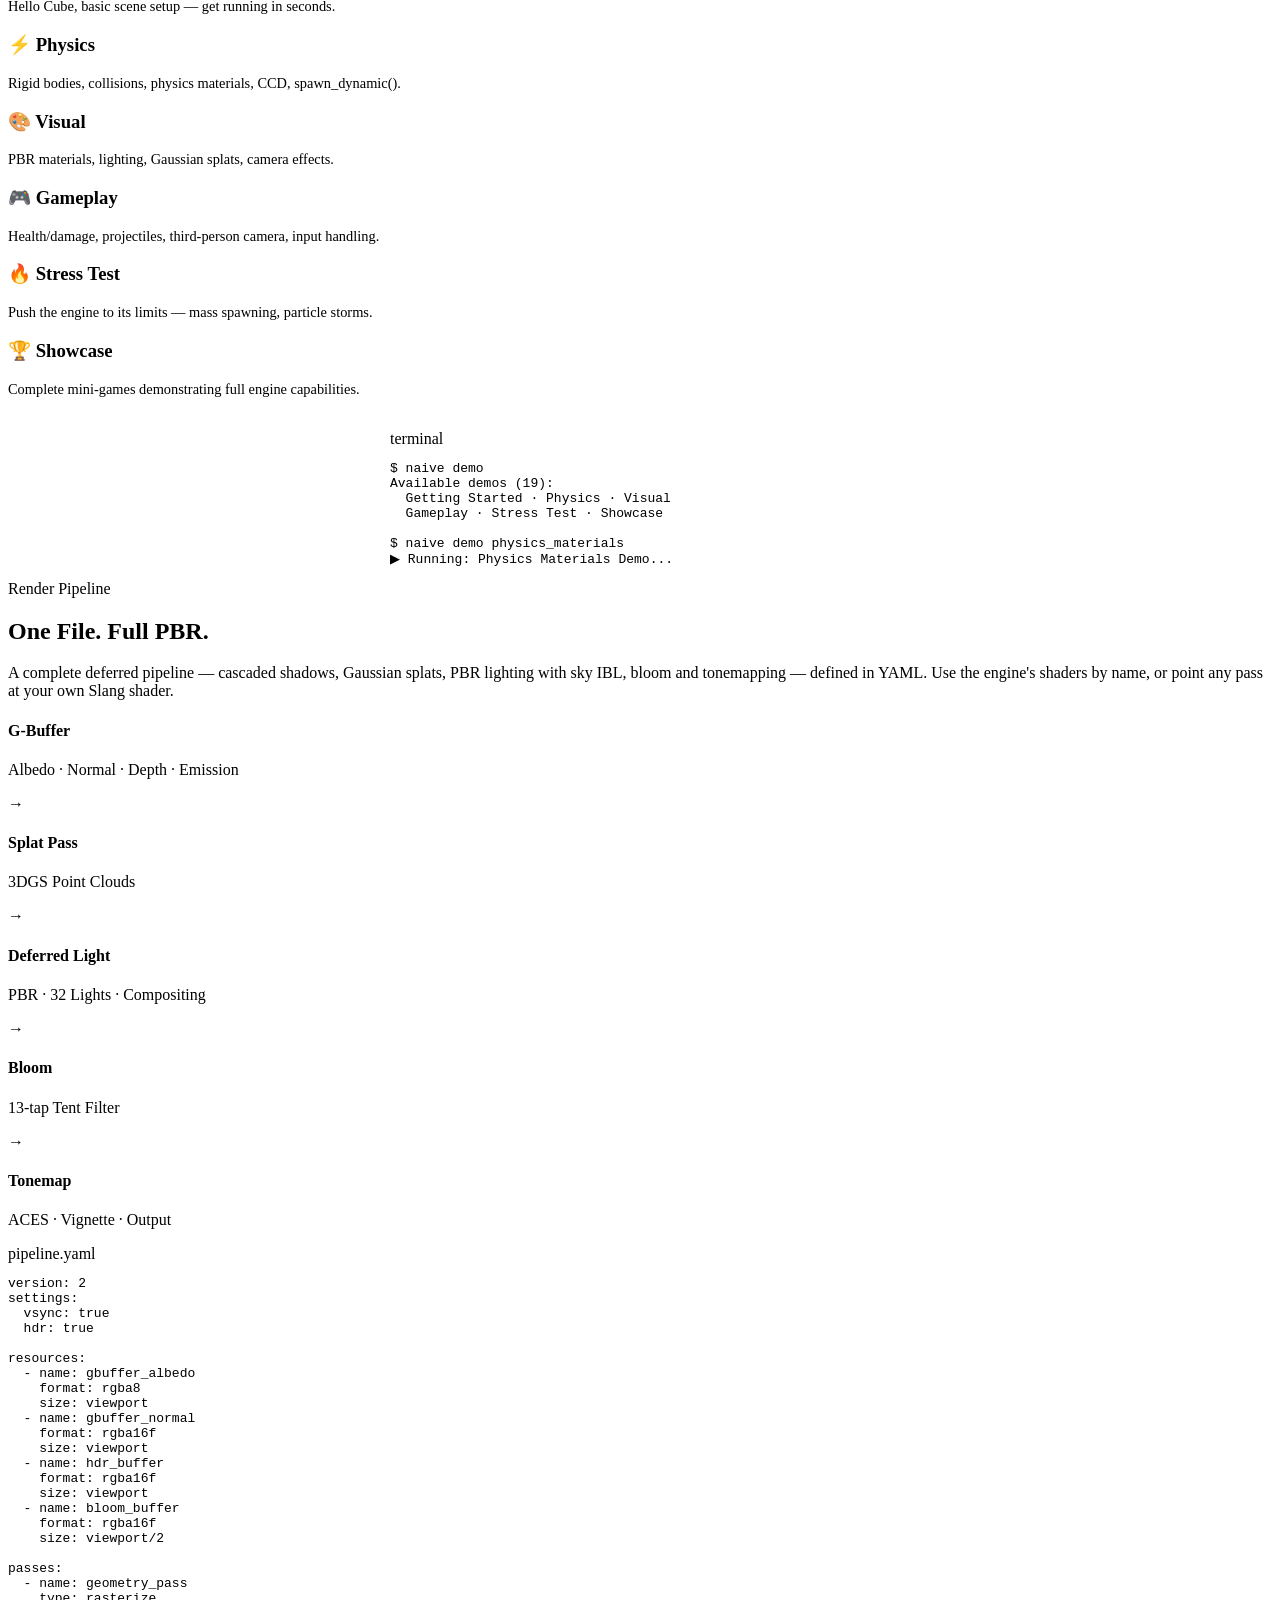
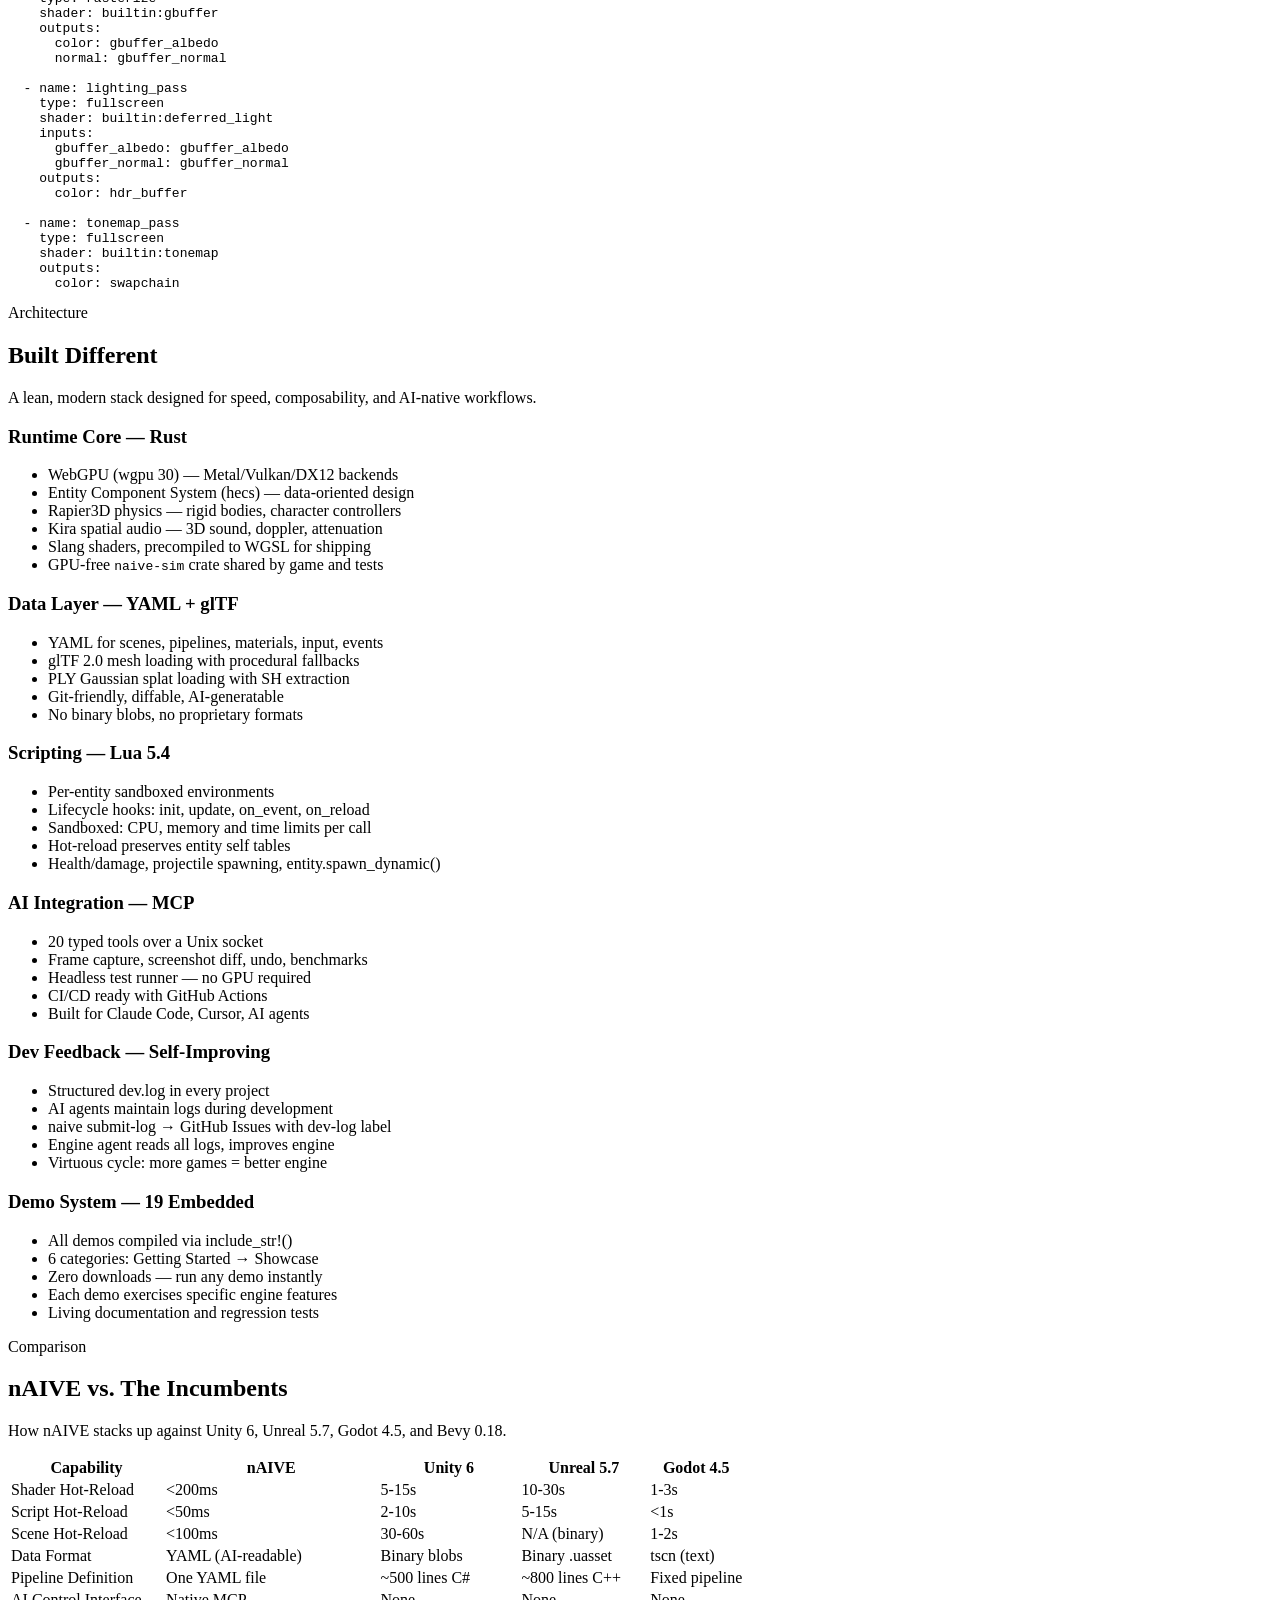
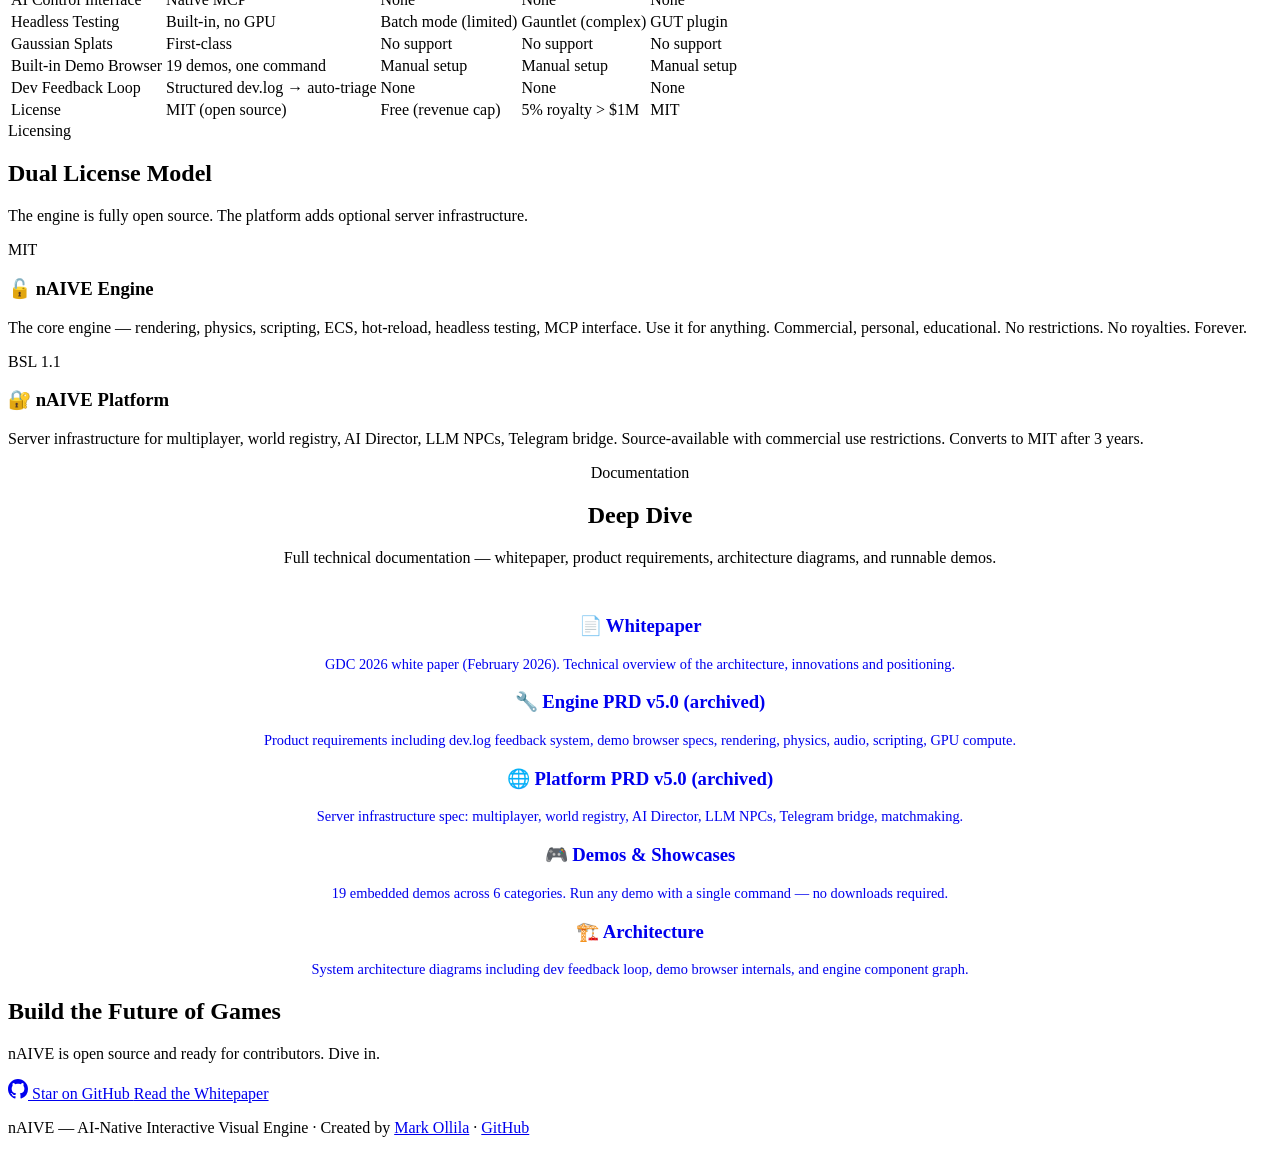
==== commit a2cc527f: "Release 0.1.24 Bump the workspace to 0.1.24 with scripts/bump-version.sh and update naive.dev's line" ====
--- a/site/index.html
+++ b/site/index.html
@@ -35,7 +35,7 @@
 
 <section class="hero">
   <div class="container">
-    <div class="hero-badge"><span class="dot"></span> Open Source Game Engine · v0.1.23</div>
+    <div class="hero-badge"><span class="dot"></span> Open Source Game Engine · v0.1.24</div>
     <h1>The Game Engine<br>Built for the <span class="ai">AI Era</span></h1>
     <p class="sub">nAIVE is an AI-Native Interactive Visual Engine. Rust + WebGPU core, YAML-driven pipelines, Lua scripting, sub-second hot-reload — designed so AI and humans can build games together.</p>
     <div class="hero-actions">
@@ -56,7 +56,7 @@
       <div class="stat"><div class="num">&lt;50<span class="unit">ms</span></div><div class="label">Script Hot-Reload</div></div>
       <div class="stat"><div class="num">&lt;200<span class="unit">ms</span></div><div class="label">Shader Rebuild</div></div>
       <div class="stat"><div class="num">50<span class="unit">K</span></div><div class="label">GPU Units at ~1,000 fps</div></div>
-      <div class="stat"><div class="num">49<span class="unit">K</span></div><div class="label">Lines of Rust</div></div>
+      <div class="stat"><div class="num">50<span class="unit">K</span></div><div class="label">Lines of Rust</div></div>
       <div class="stat"><div class="num">19<span class="unit"> built-in</span></div><div class="label">Embedded Demos</div></div>
     </div>
   </div>
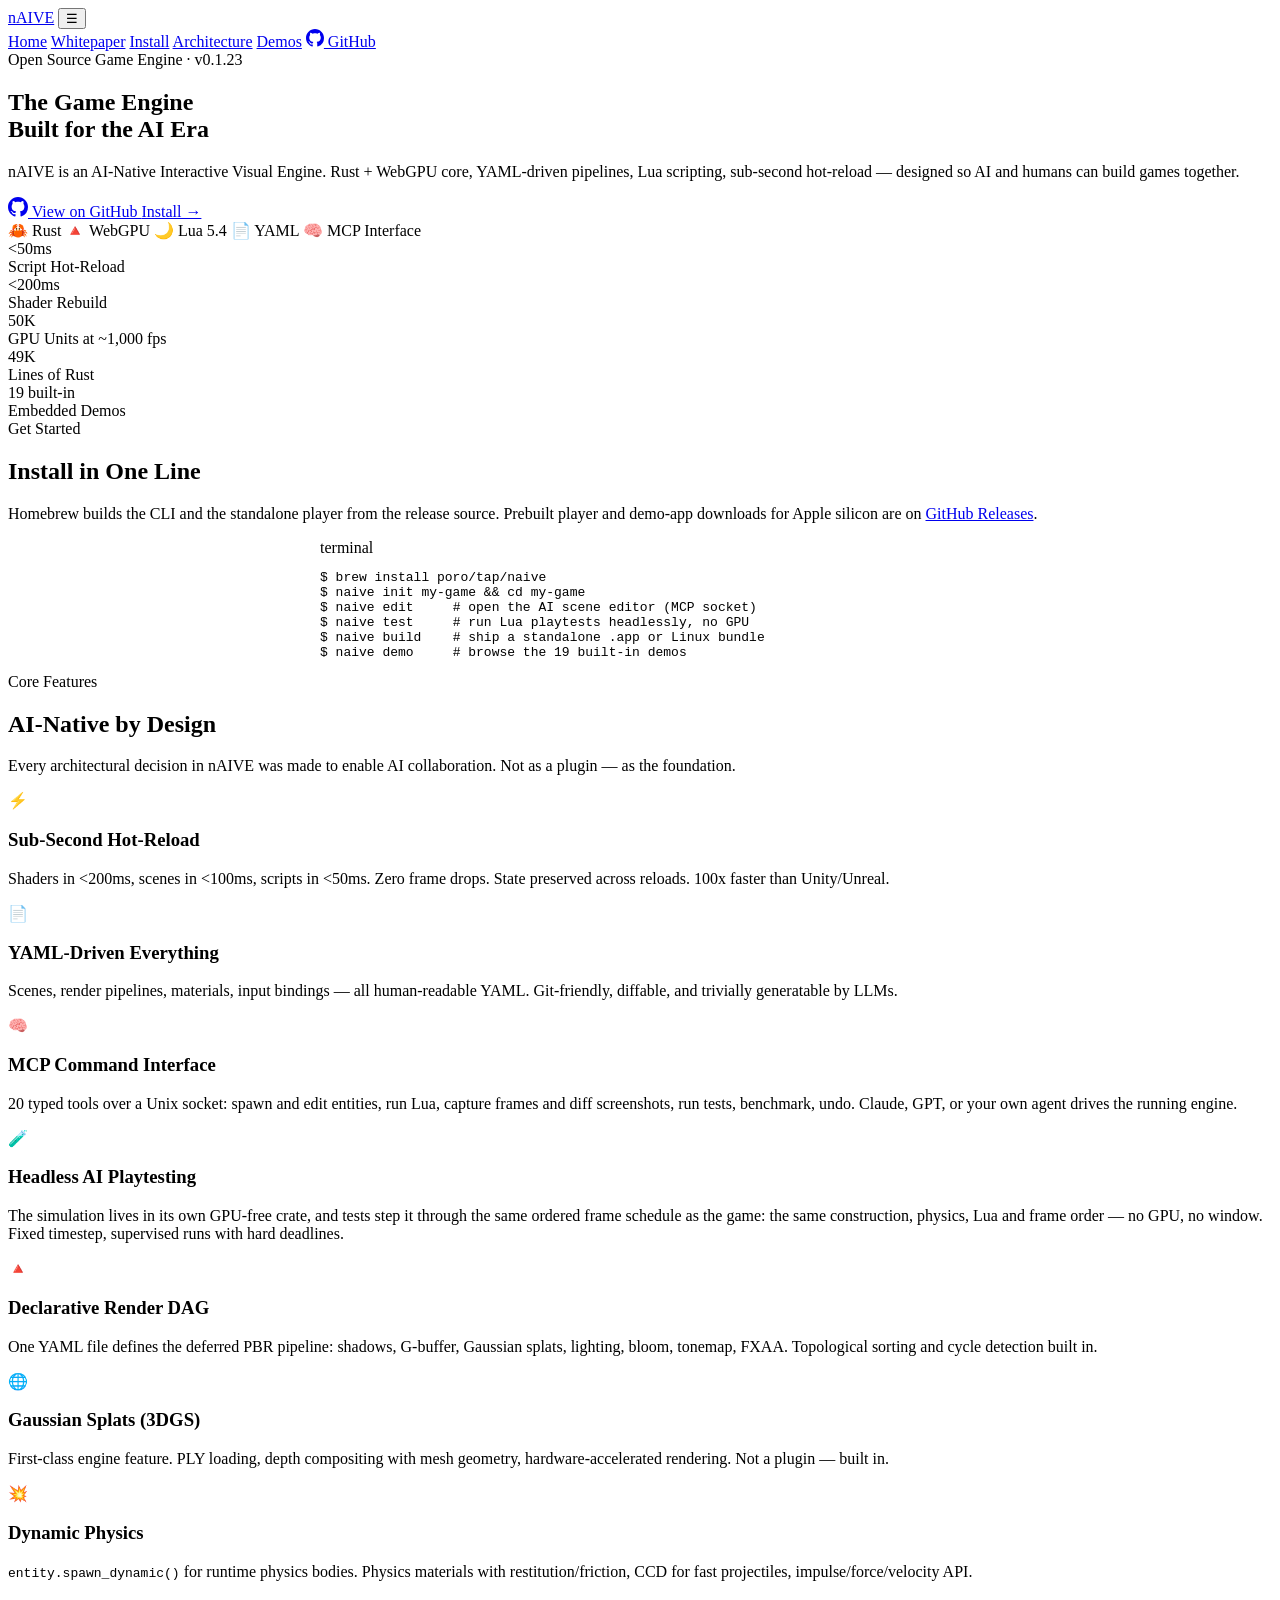
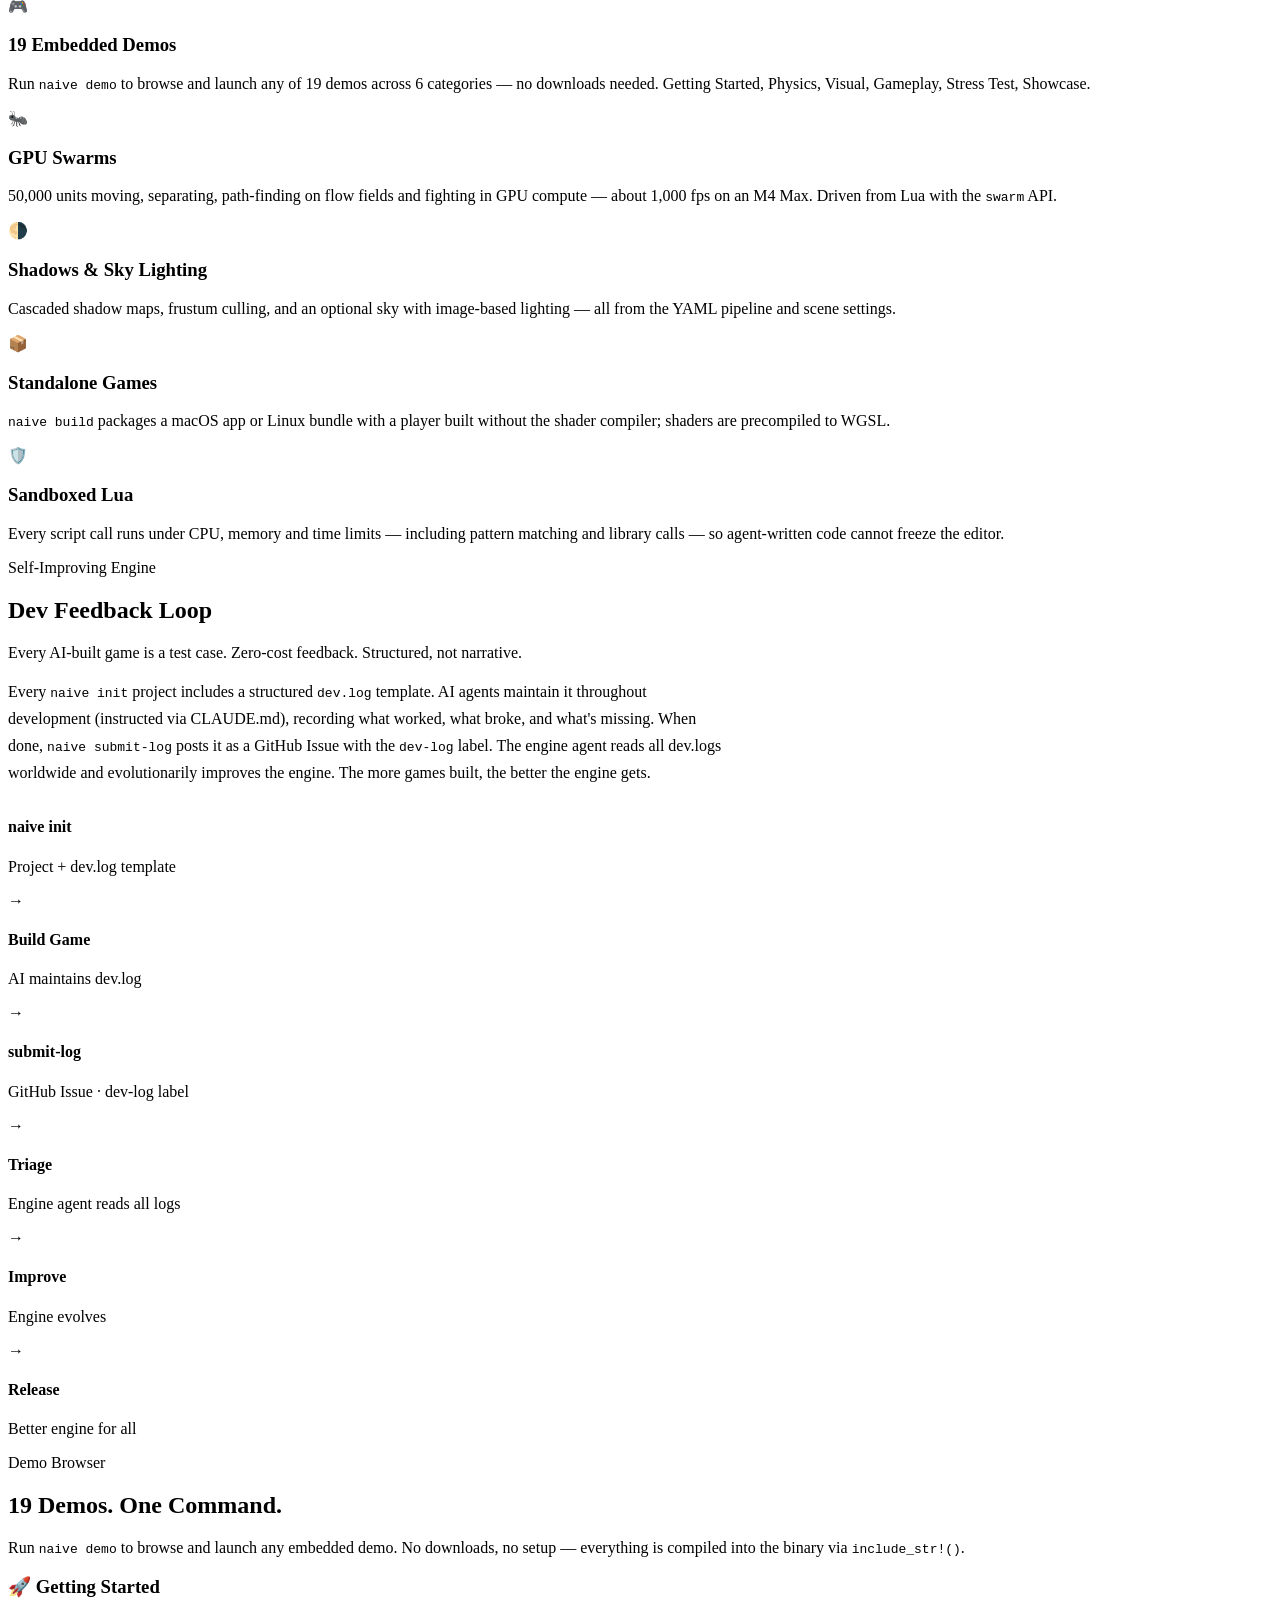
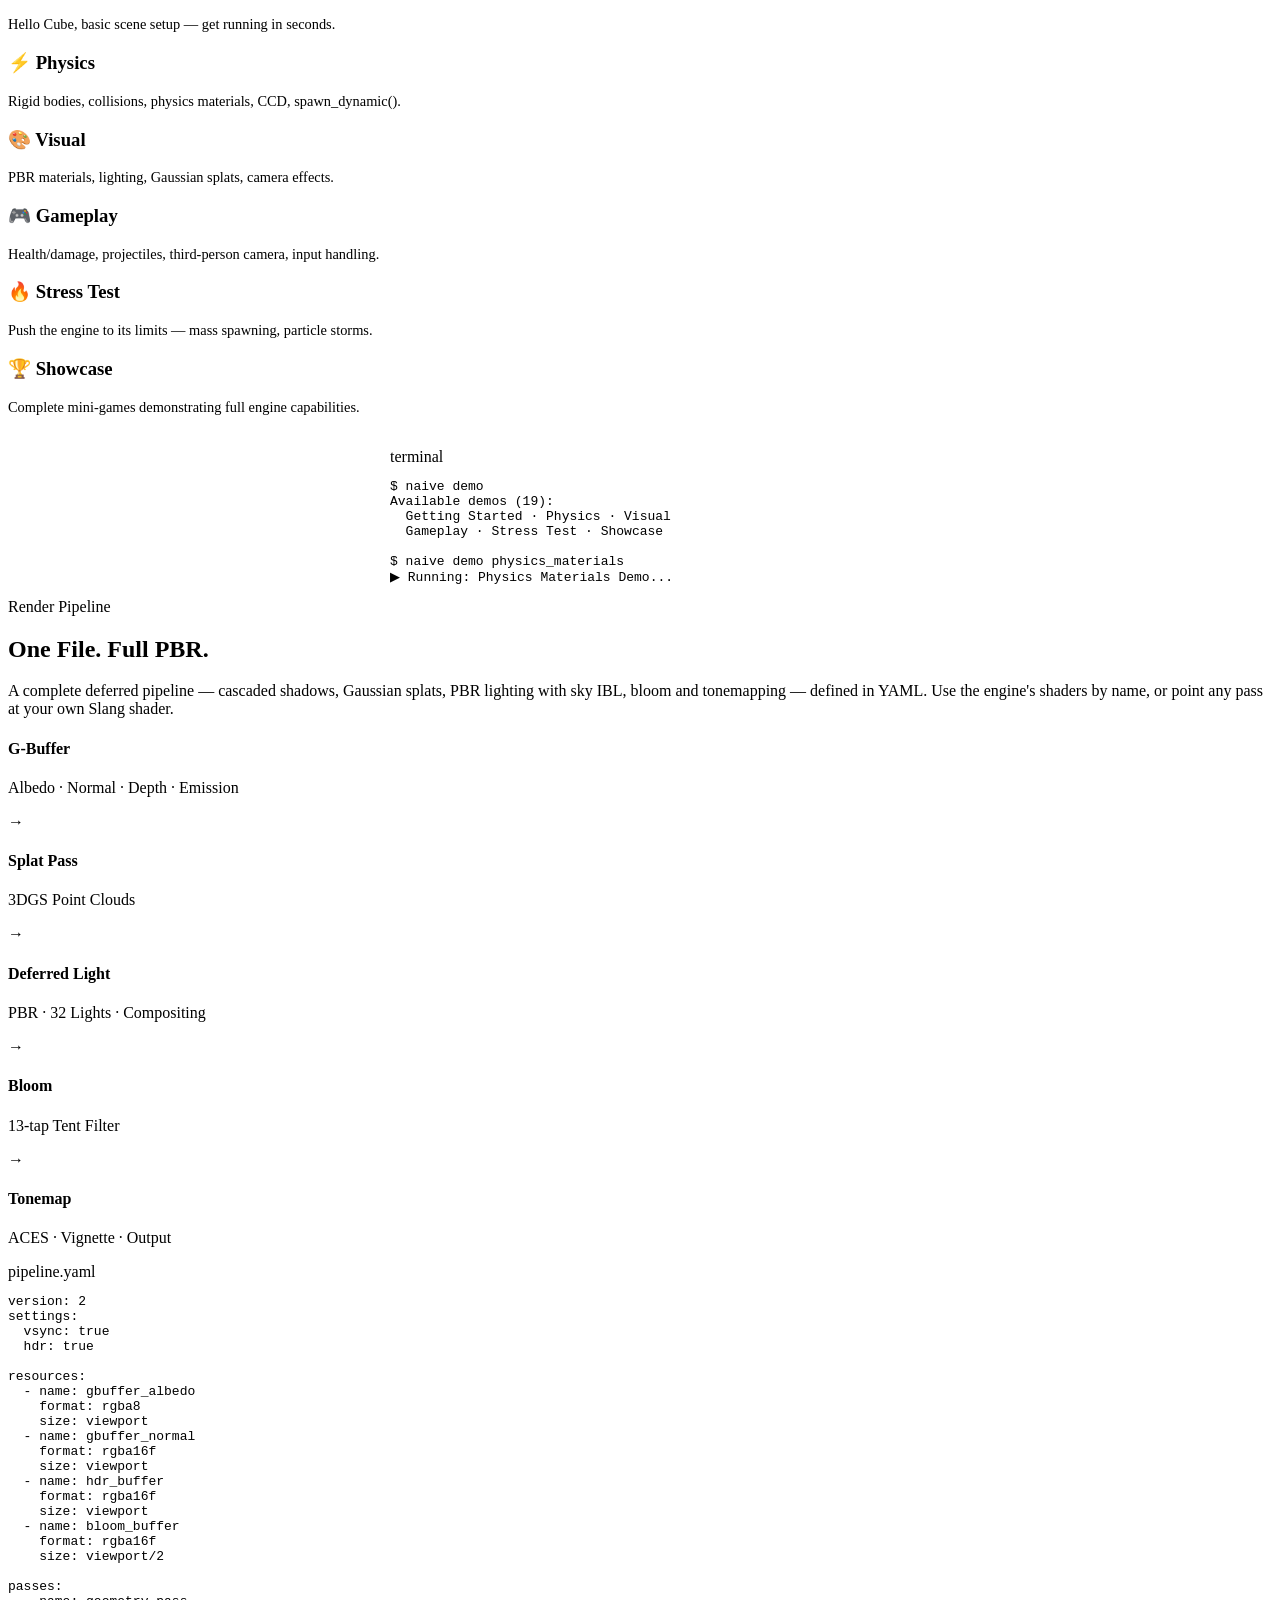
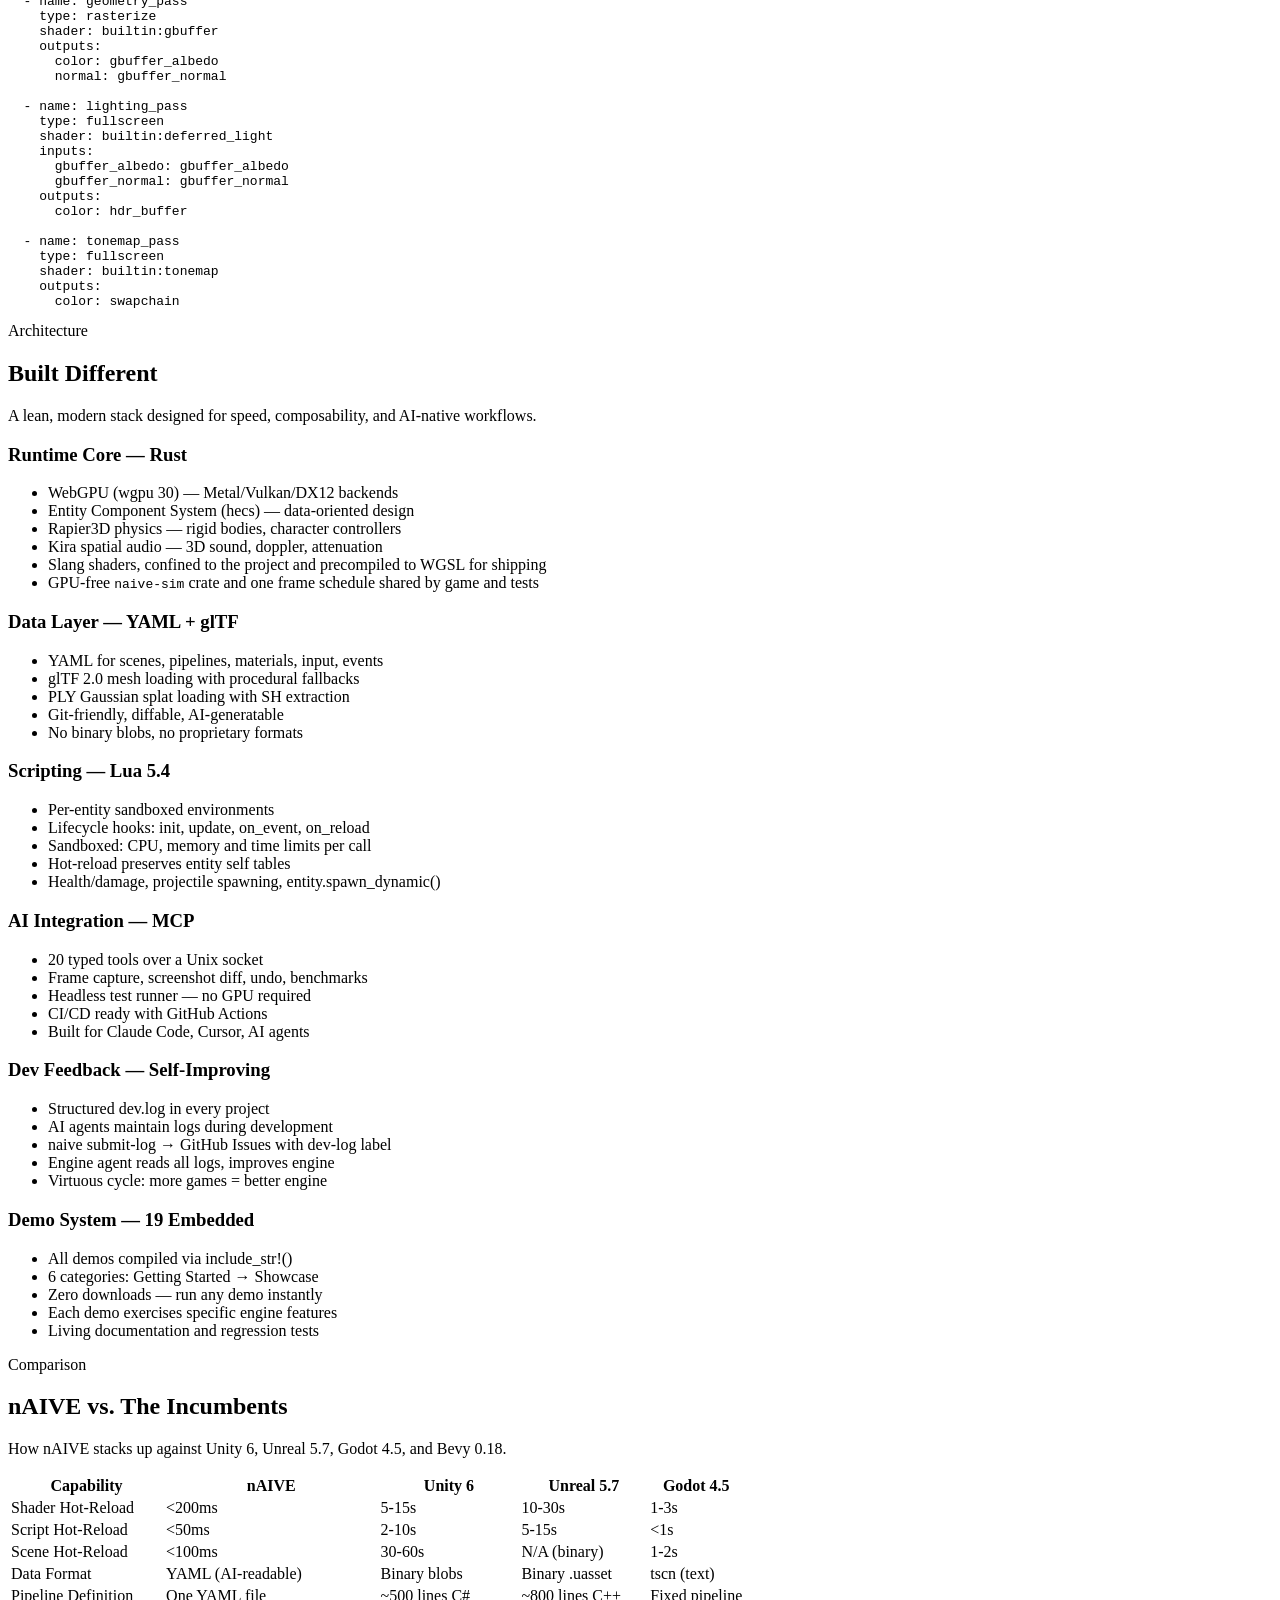
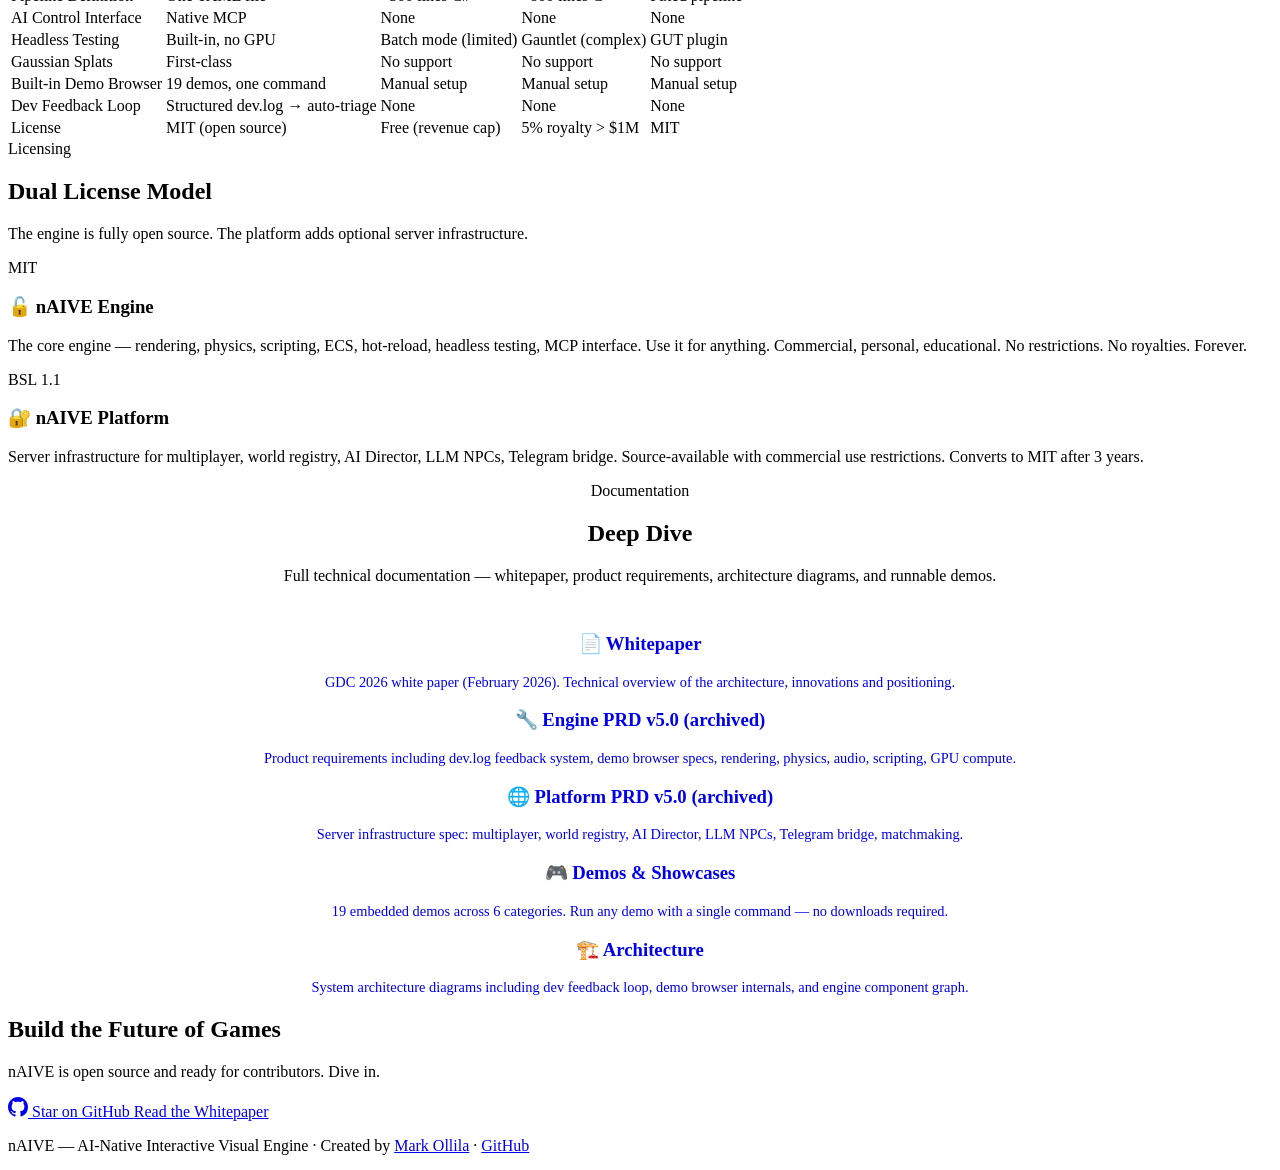
==== commit 11d21279: "naive.dev: show the shared frame schedule for 0.1.24 The architecture page's frame sequence still sh" ====
--- a/site/index.html
+++ b/site/index.html
@@ -35,7 +35,7 @@
 
 <section class="hero">
   <div class="container">
-    <div class="hero-badge"><span class="dot"></span> Open Source Game Engine · v0.1.24</div>
+    <div class="hero-badge"><span class="dot"></span> Open Source Game Engine · v0.1.23</div>
     <h1>The Game Engine<br>Built for the <span class="ai">AI Era</span></h1>
     <p class="sub">nAIVE is an AI-Native Interactive Visual Engine. Rust + WebGPU core, YAML-driven pipelines, Lua scripting, sub-second hot-reload — designed so AI and humans can build games together.</p>
     <div class="hero-actions">
@@ -56,7 +56,7 @@
       <div class="stat"><div class="num">&lt;50<span class="unit">ms</span></div><div class="label">Script Hot-Reload</div></div>
       <div class="stat"><div class="num">&lt;200<span class="unit">ms</span></div><div class="label">Shader Rebuild</div></div>
       <div class="stat"><div class="num">50<span class="unit">K</span></div><div class="label">GPU Units at ~1,000 fps</div></div>
-      <div class="stat"><div class="num">50<span class="unit">K</span></div><div class="label">Lines of Rust</div></div>
+      <div class="stat"><div class="num">49<span class="unit">K</span></div><div class="label">Lines of Rust</div></div>
       <div class="stat"><div class="num">19<span class="unit"> built-in</span></div><div class="label">Embedded Demos</div></div>
     </div>
   </div>
@@ -88,7 +88,7 @@
       <div class="feature"><div class="icon">⚡</div><h3>Sub-Second Hot-Reload</h3><p>Shaders in &lt;200ms, scenes in &lt;100ms, scripts in &lt;50ms. Zero frame drops. State preserved across reloads. 100x faster than Unity/Unreal.</p></div>
       <div class="feature"><div class="icon">📄</div><h3>YAML-Driven Everything</h3><p>Scenes, render pipelines, materials, input bindings — all human-readable YAML. Git-friendly, diffable, and trivially generatable by LLMs.</p></div>
       <div class="feature"><div class="icon">🧠</div><h3>MCP Command Interface</h3><p>20 typed tools over a Unix socket: spawn and edit entities, run Lua, capture frames and diff screenshots, run tests, benchmark, undo. Claude, GPT, or your own agent drives the running engine.</p></div>
-      <div class="feature"><div class="icon">🧪</div><h3>Headless AI Playtesting</h3><p>The simulation lives in its own GPU-free crate, so tests run the same construction, physics and Lua as the game — no GPU, no window. Fixed timestep, supervised runs with hard deadlines.</p></div>
+      <div class="feature"><div class="icon">🧪</div><h3>Headless AI Playtesting</h3><p>The simulation lives in its own GPU-free crate, and tests step it through the same ordered frame schedule as the game: the same construction, physics, Lua and frame order — no GPU, no window. Fixed timestep, supervised runs with hard deadlines.</p></div>
       <div class="feature"><div class="icon">🔺</div><h3>Declarative Render DAG</h3><p>One YAML file defines the deferred PBR pipeline: shadows, G-buffer, Gaussian splats, lighting, bloom, tonemap, FXAA. Topological sorting and cycle detection built in.</p></div>
       <div class="feature"><div class="icon">🌐</div><h3>Gaussian Splats (3DGS)</h3><p>First-class engine feature. PLY loading, depth compositing with mesh geometry, hardware-accelerated rendering. Not a plugin — built in.</p></div>
       <div class="feature"><div class="icon">💥</div><h3>Dynamic Physics</h3><p><code>entity.spawn_dynamic()</code> for runtime physics bodies. Physics materials with restitution/friction, CCD for fast projectiles, impulse/force/velocity API.</p></div>
@@ -223,8 +223,8 @@
         <li>Entity Component System (hecs) — data-oriented design</li>
         <li>Rapier3D physics — rigid bodies, character controllers</li>
         <li>Kira spatial audio — 3D sound, doppler, attenuation</li>
-        <li>Slang shaders, precompiled to WGSL for shipping</li>
-            <li>GPU-free <code>naive-sim</code> crate shared by game and tests</li>
+        <li>Slang shaders, confined to the project and precompiled to WGSL for shipping</li>
+        <li>GPU-free <code>naive-sim</code> crate and one frame schedule shared by game and tests</li>
       </ul></div>
       <div class="card"><h3>Data Layer — YAML + glTF</h3><ul>
         <li>YAML for scenes, pipelines, materials, input, events</li>
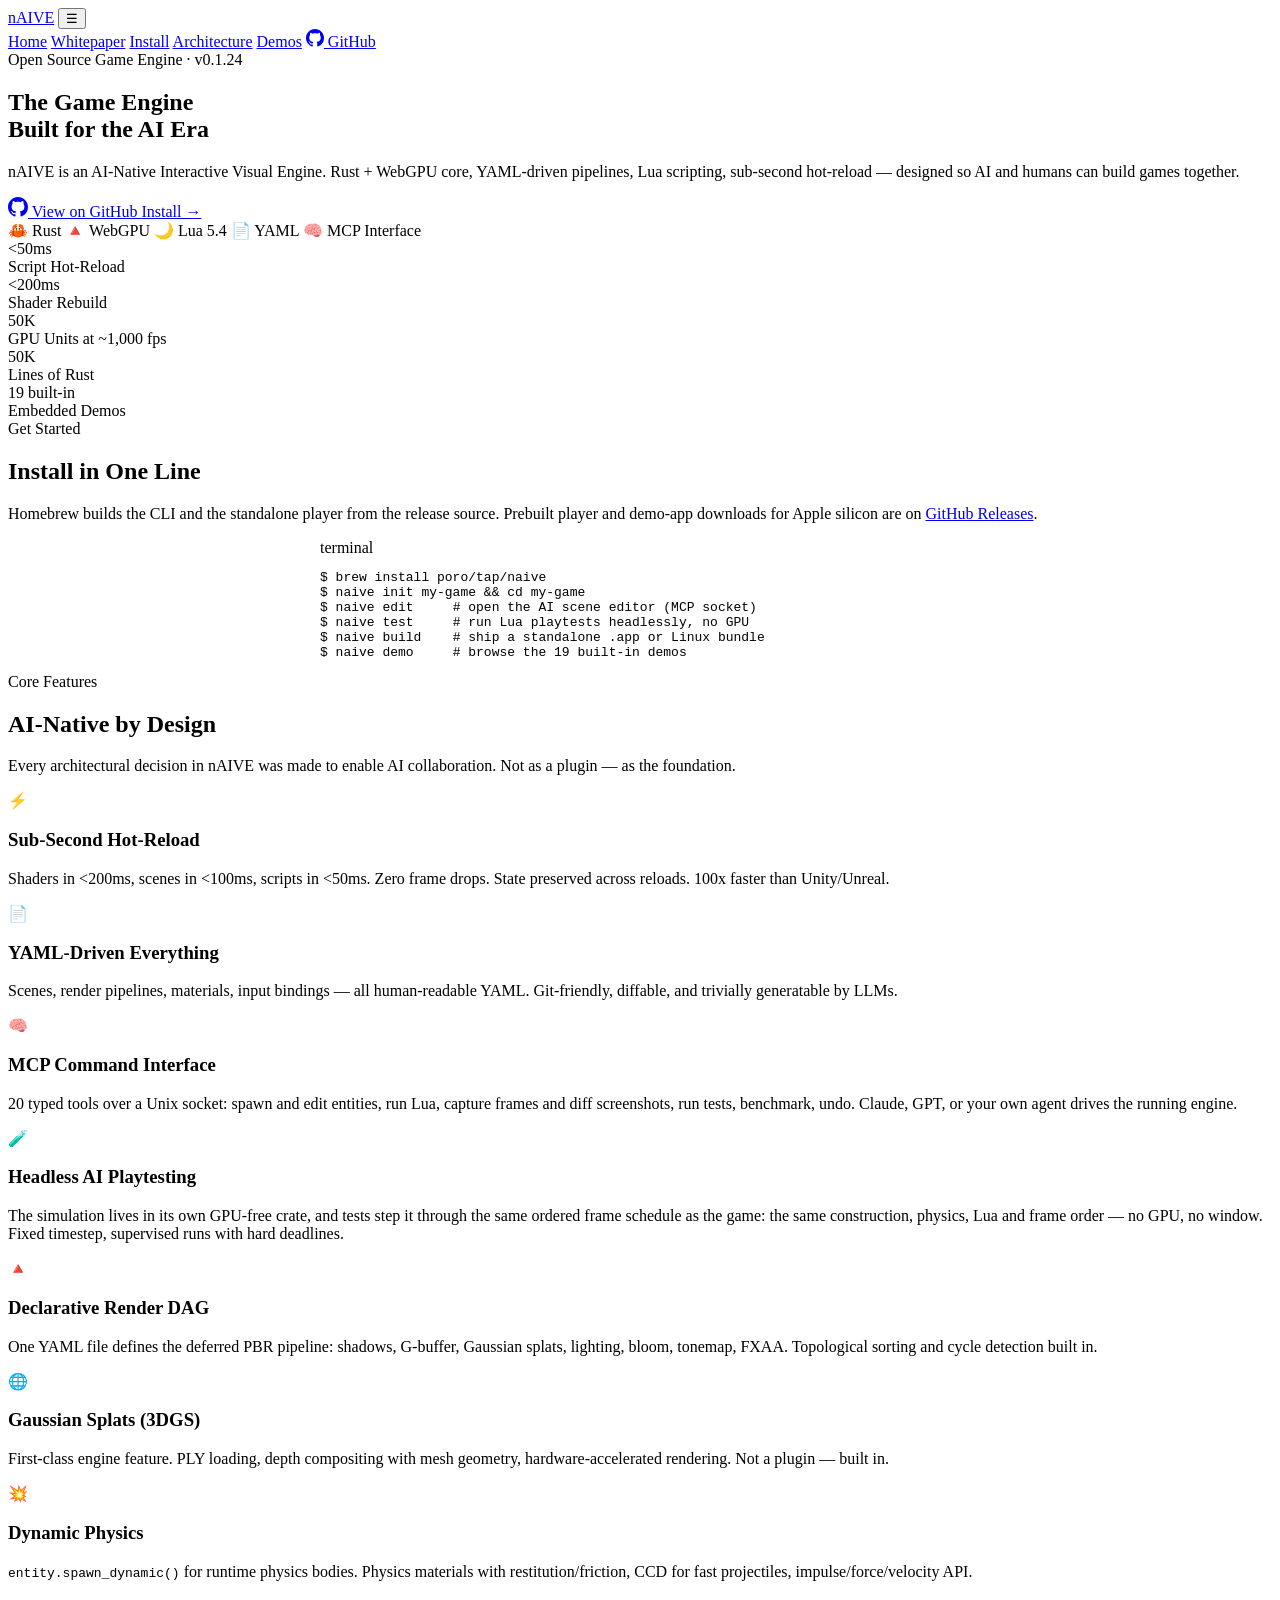
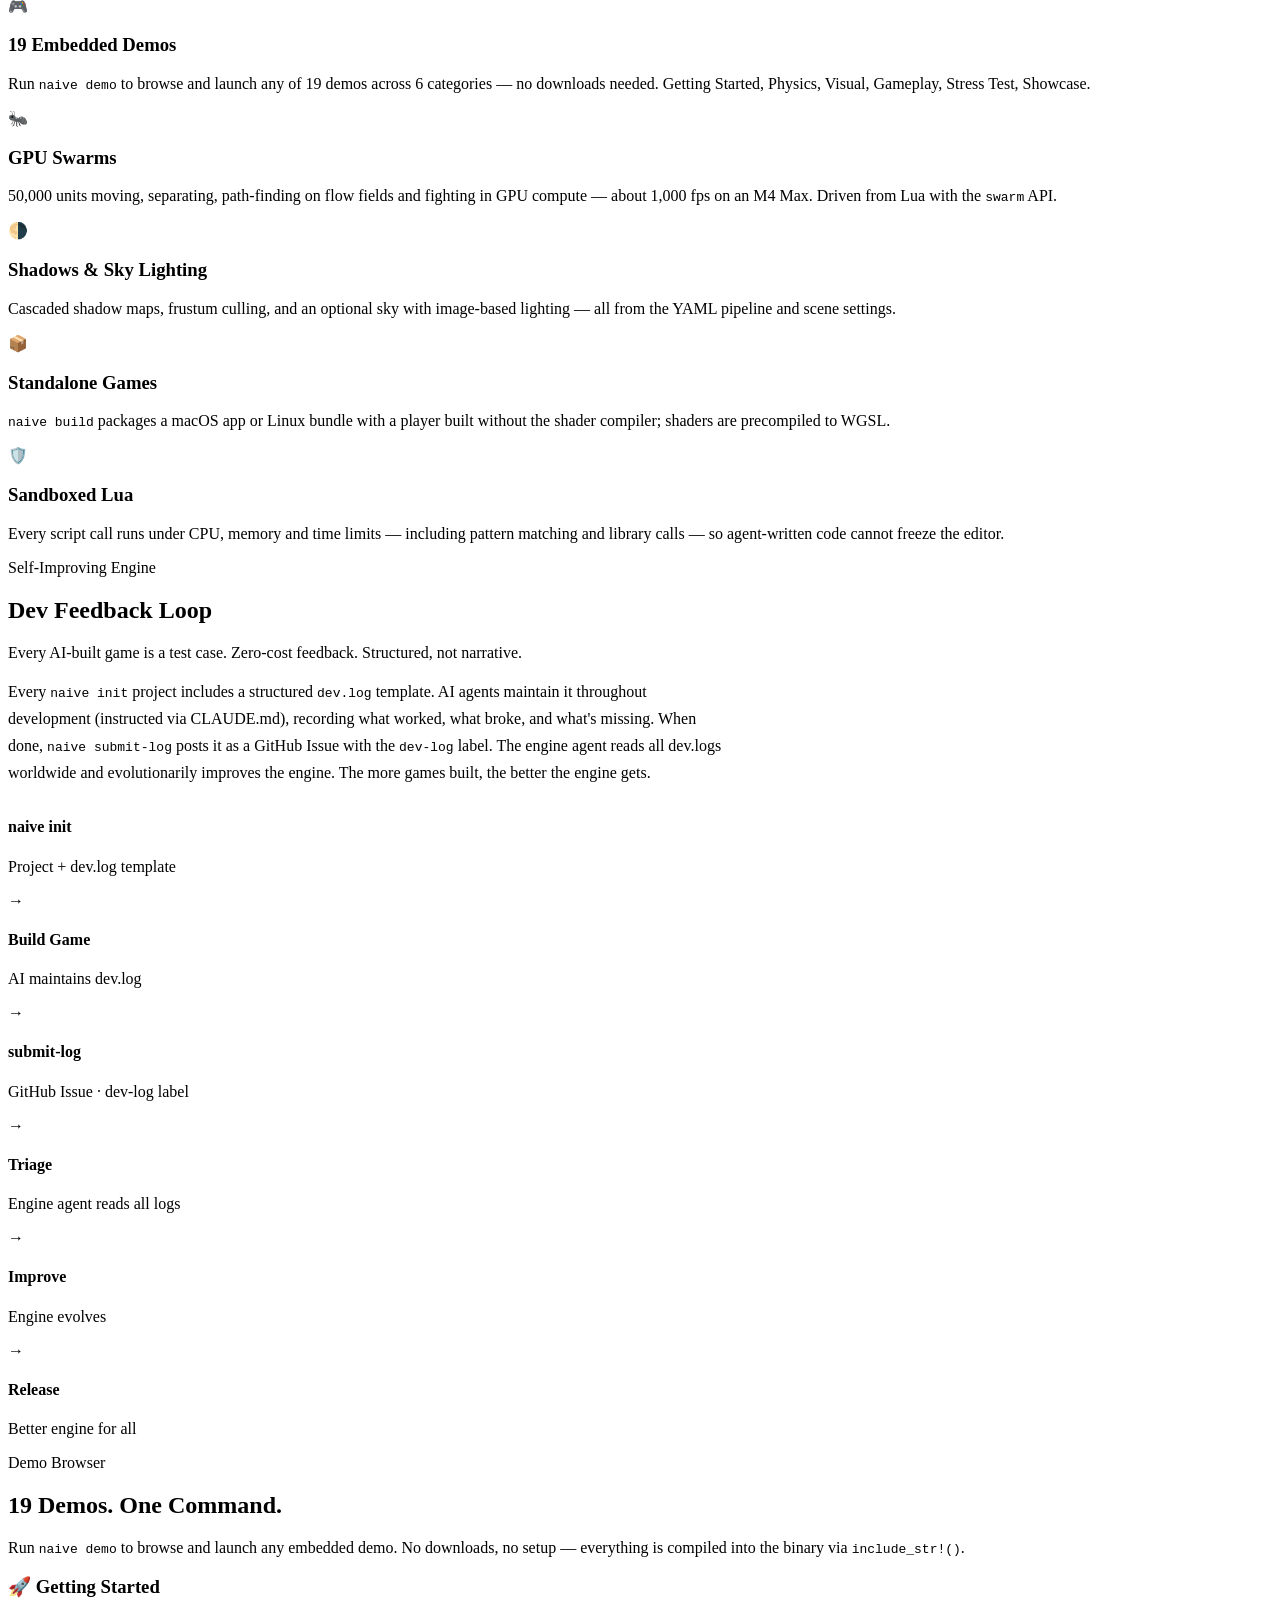
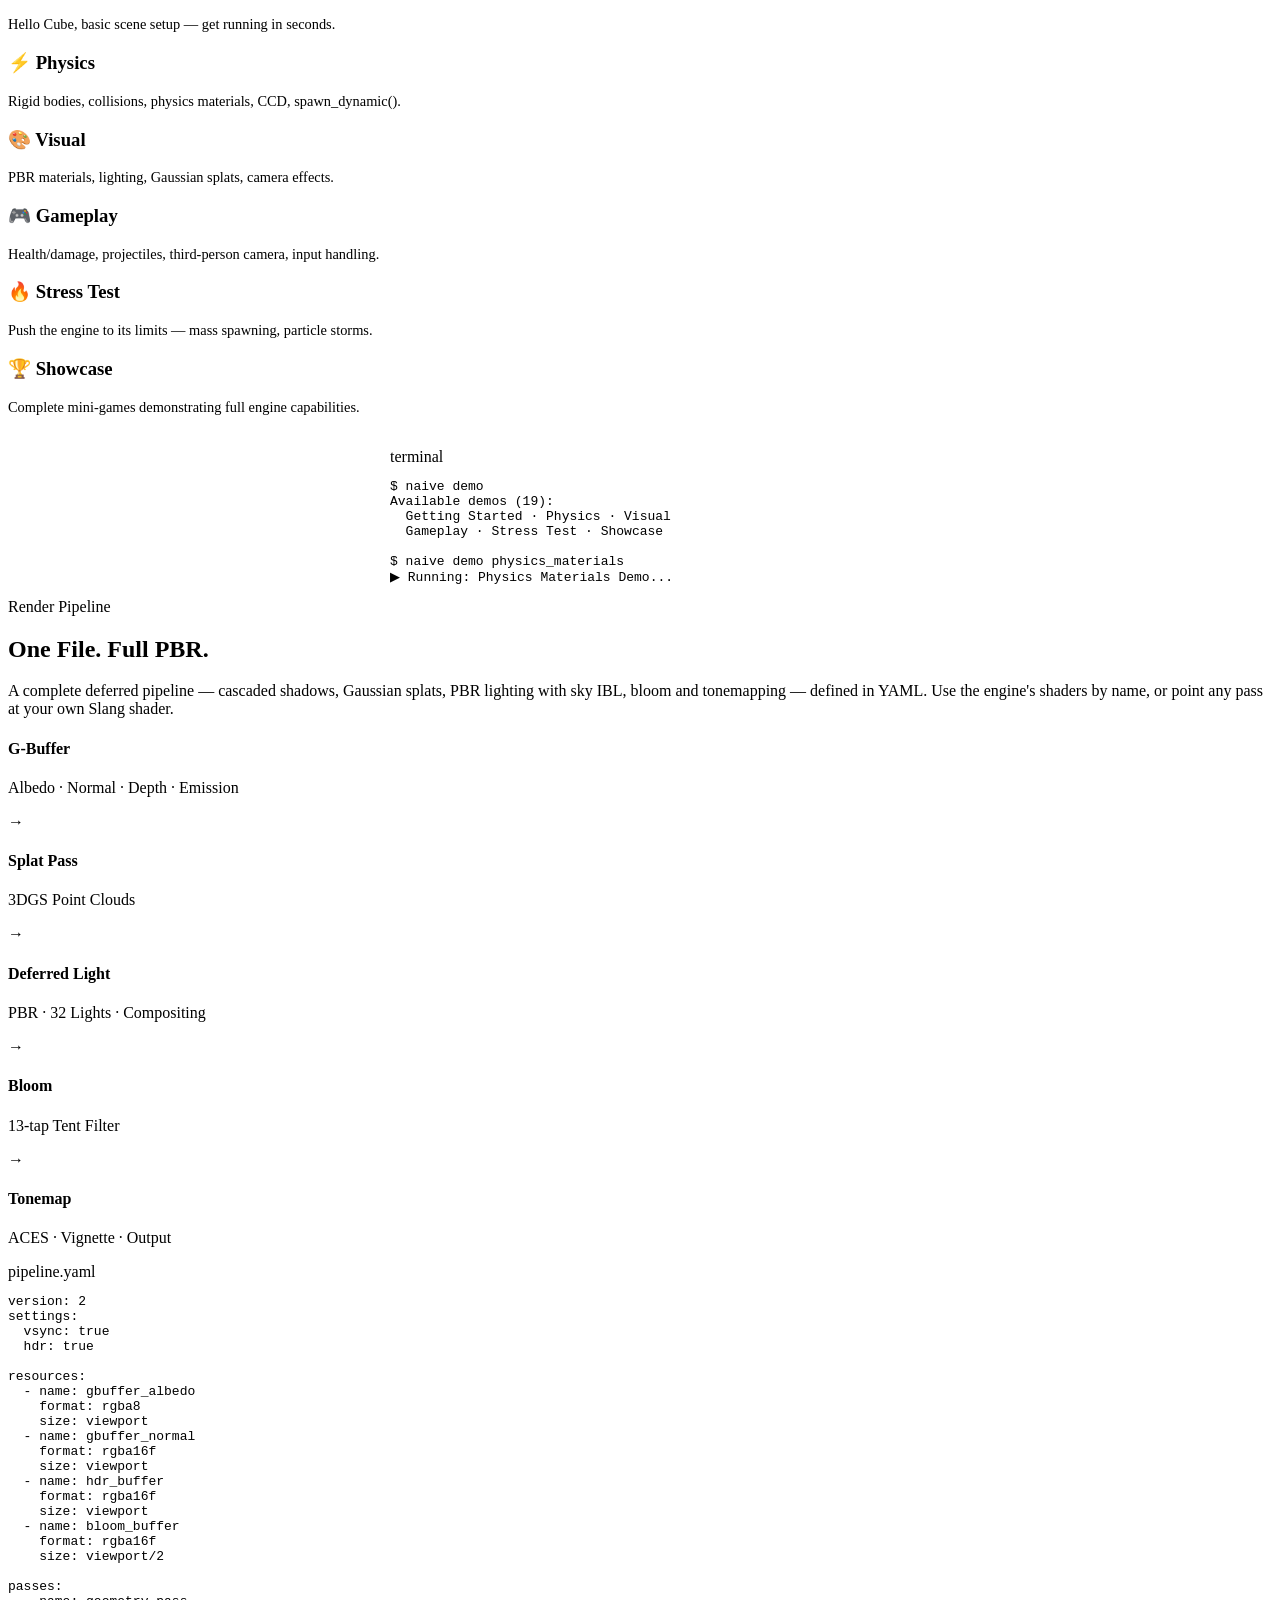
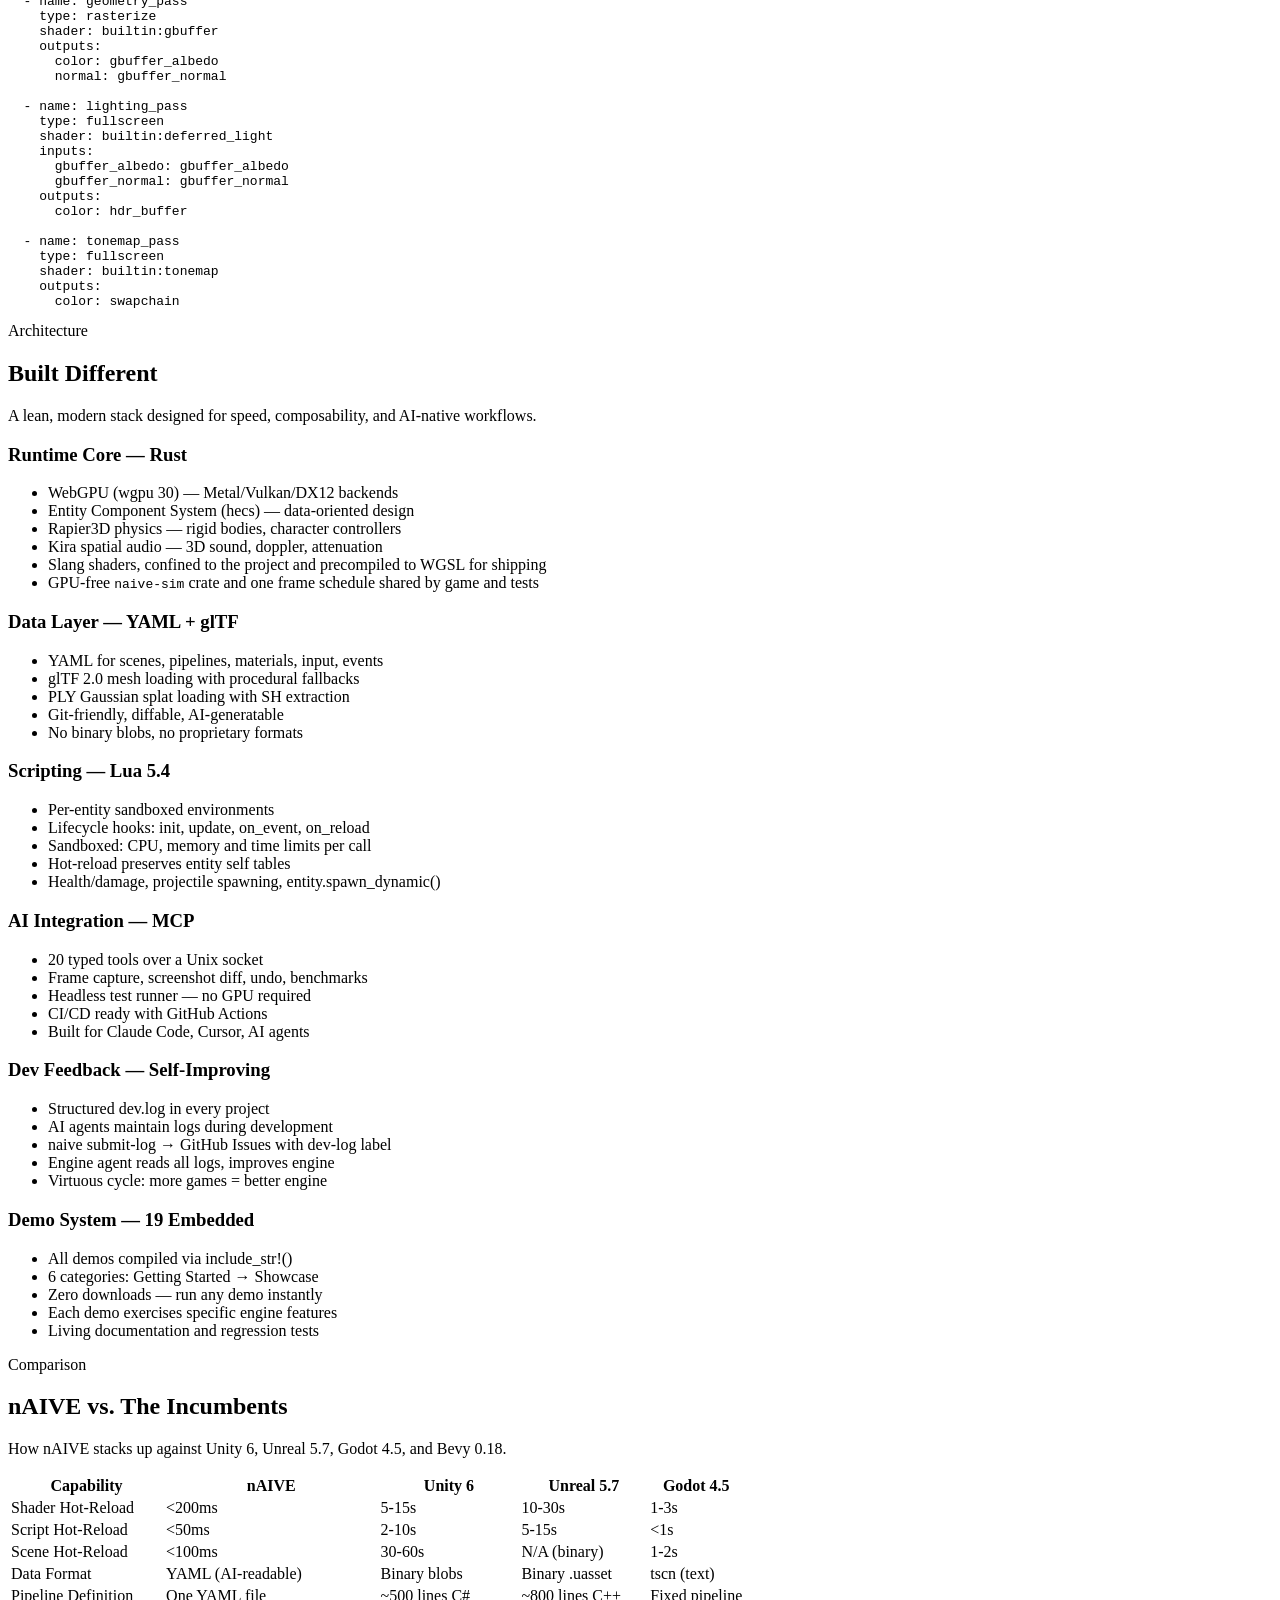
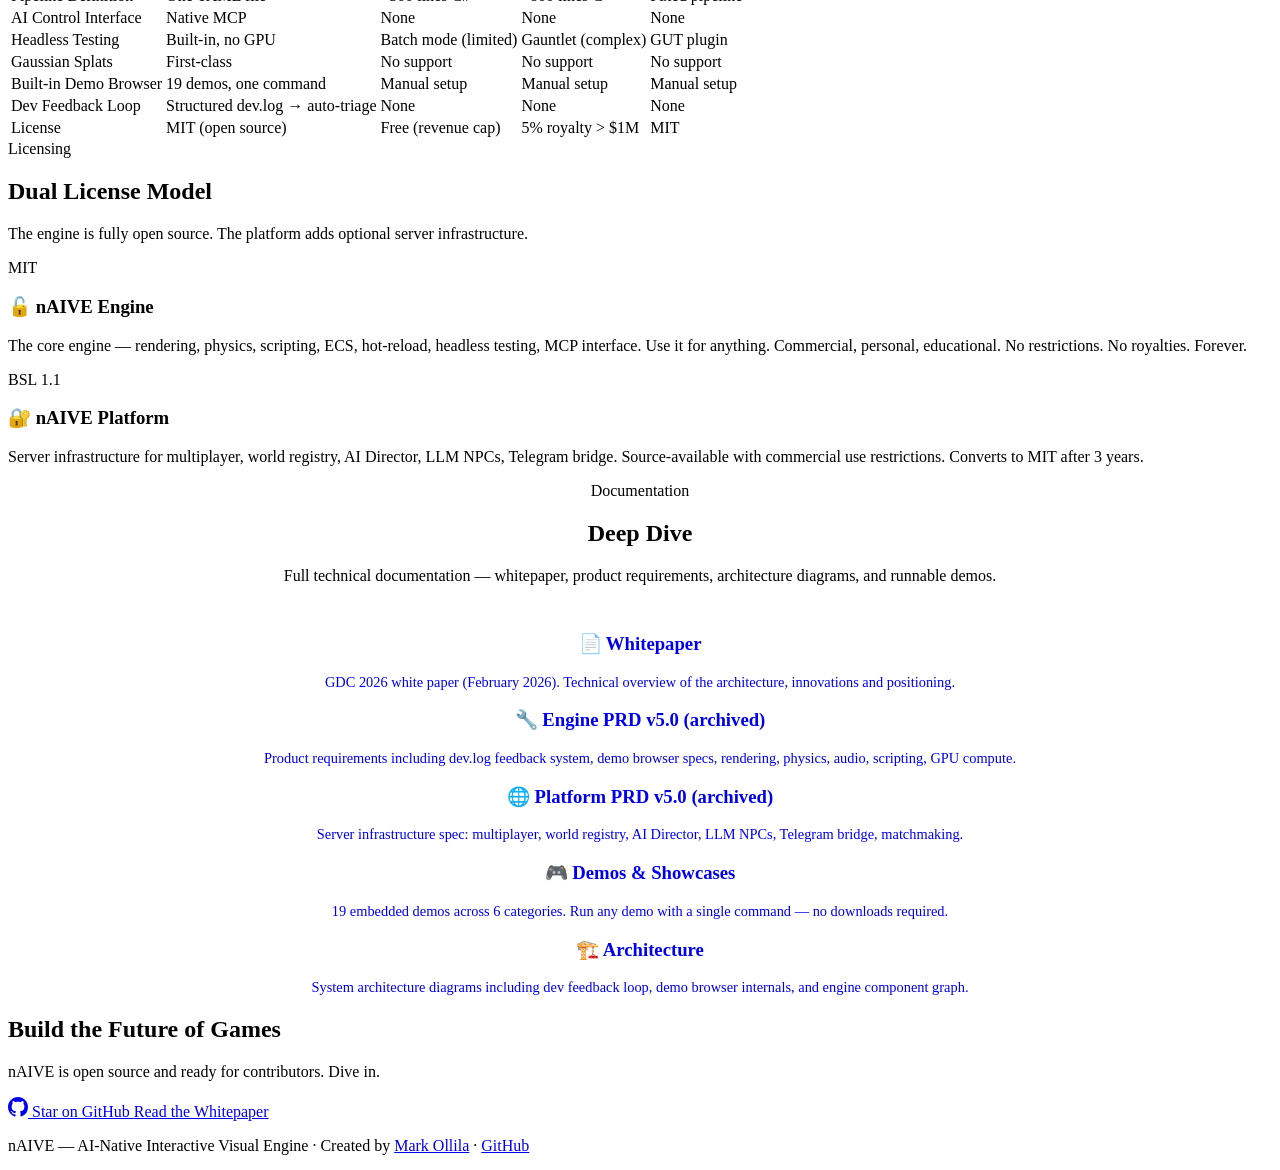
==== commit 55bb79c4: "Merge pull request #66 from poro/release/0.1.24 Release 0.1.24" ====
--- a/site/index.html
+++ b/site/index.html
@@ -35,7 +35,7 @@
 
 <section class="hero">
   <div class="container">
-    <div class="hero-badge"><span class="dot"></span> Open Source Game Engine · v0.1.23</div>
+    <div class="hero-badge"><span class="dot"></span> Open Source Game Engine · v0.1.24</div>
     <h1>The Game Engine<br>Built for the <span class="ai">AI Era</span></h1>
     <p class="sub">nAIVE is an AI-Native Interactive Visual Engine. Rust + WebGPU core, YAML-driven pipelines, Lua scripting, sub-second hot-reload — designed so AI and humans can build games together.</p>
     <div class="hero-actions">
@@ -56,7 +56,7 @@
       <div class="stat"><div class="num">&lt;50<span class="unit">ms</span></div><div class="label">Script Hot-Reload</div></div>
       <div class="stat"><div class="num">&lt;200<span class="unit">ms</span></div><div class="label">Shader Rebuild</div></div>
       <div class="stat"><div class="num">50<span class="unit">K</span></div><div class="label">GPU Units at ~1,000 fps</div></div>
-      <div class="stat"><div class="num">49<span class="unit">K</span></div><div class="label">Lines of Rust</div></div>
+      <div class="stat"><div class="num">50<span class="unit">K</span></div><div class="label">Lines of Rust</div></div>
       <div class="stat"><div class="num">19<span class="unit"> built-in</span></div><div class="label">Embedded Demos</div></div>
     </div>
   </div>
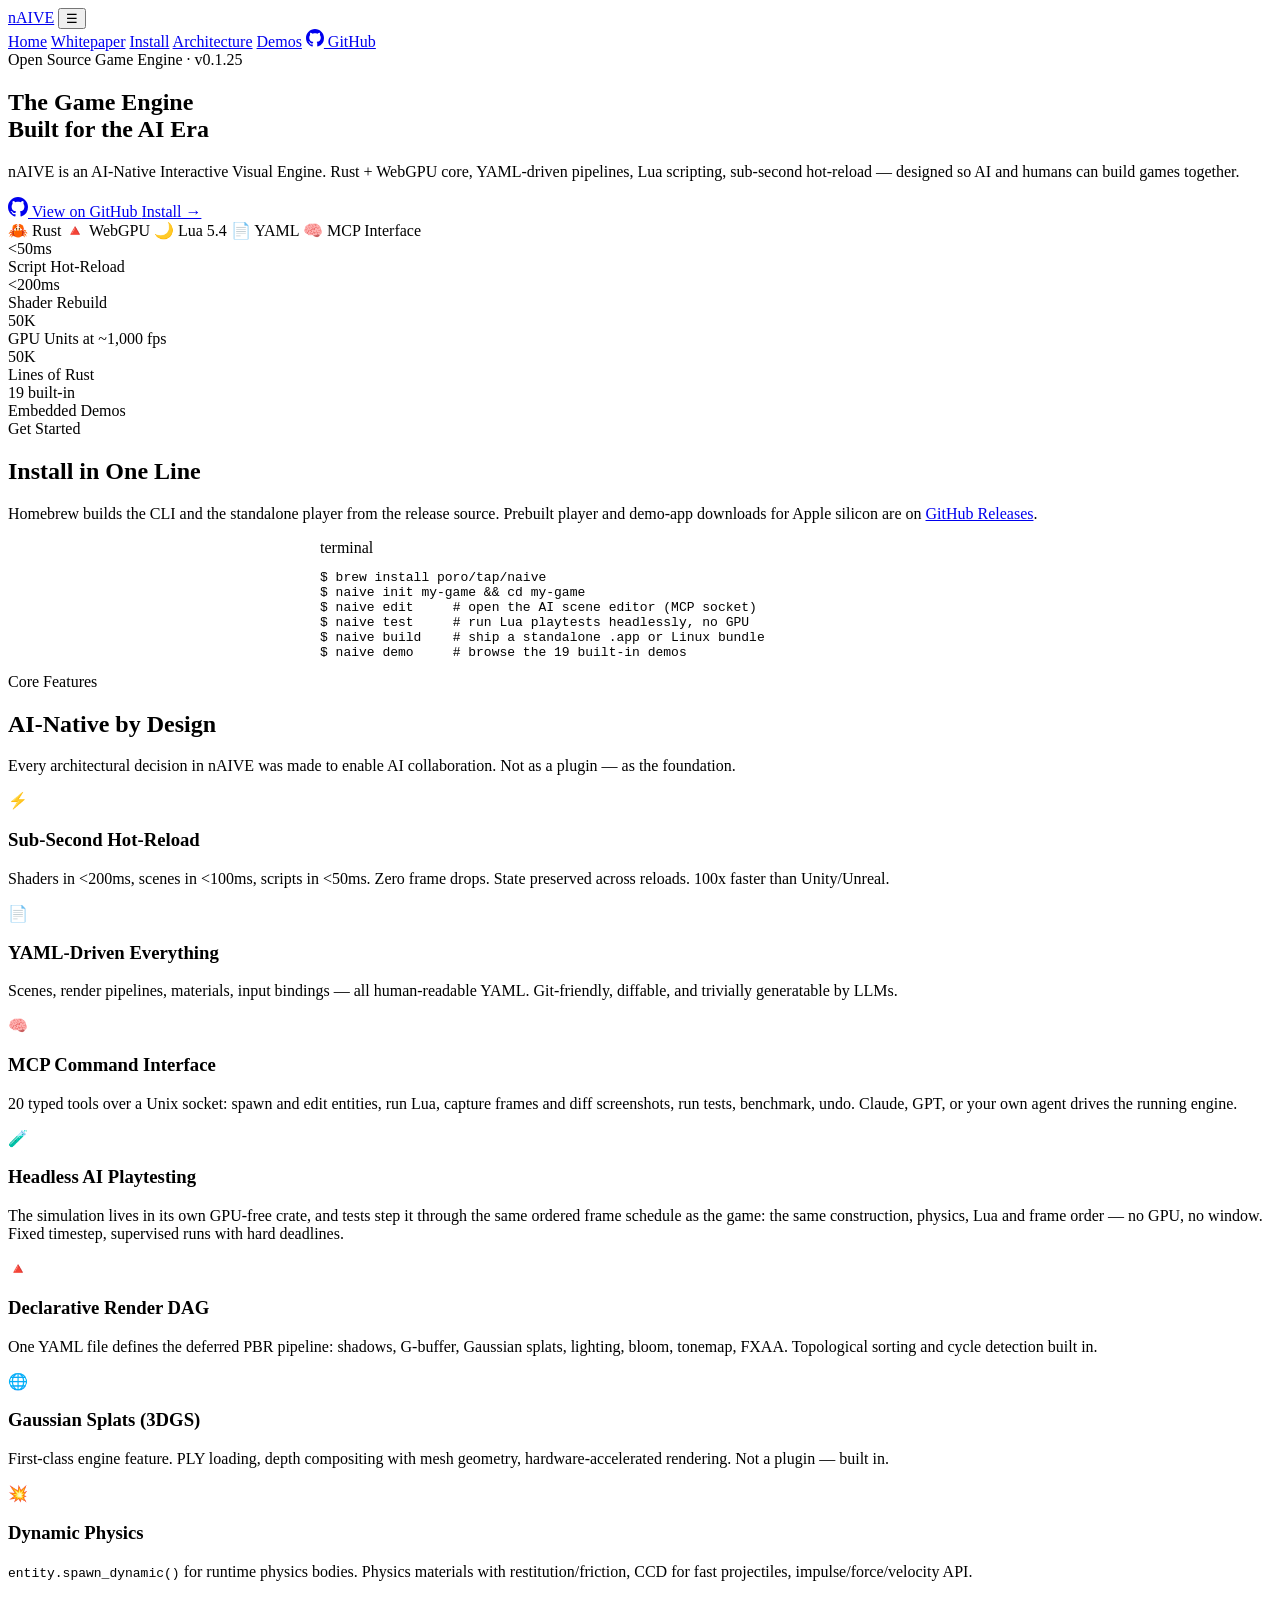
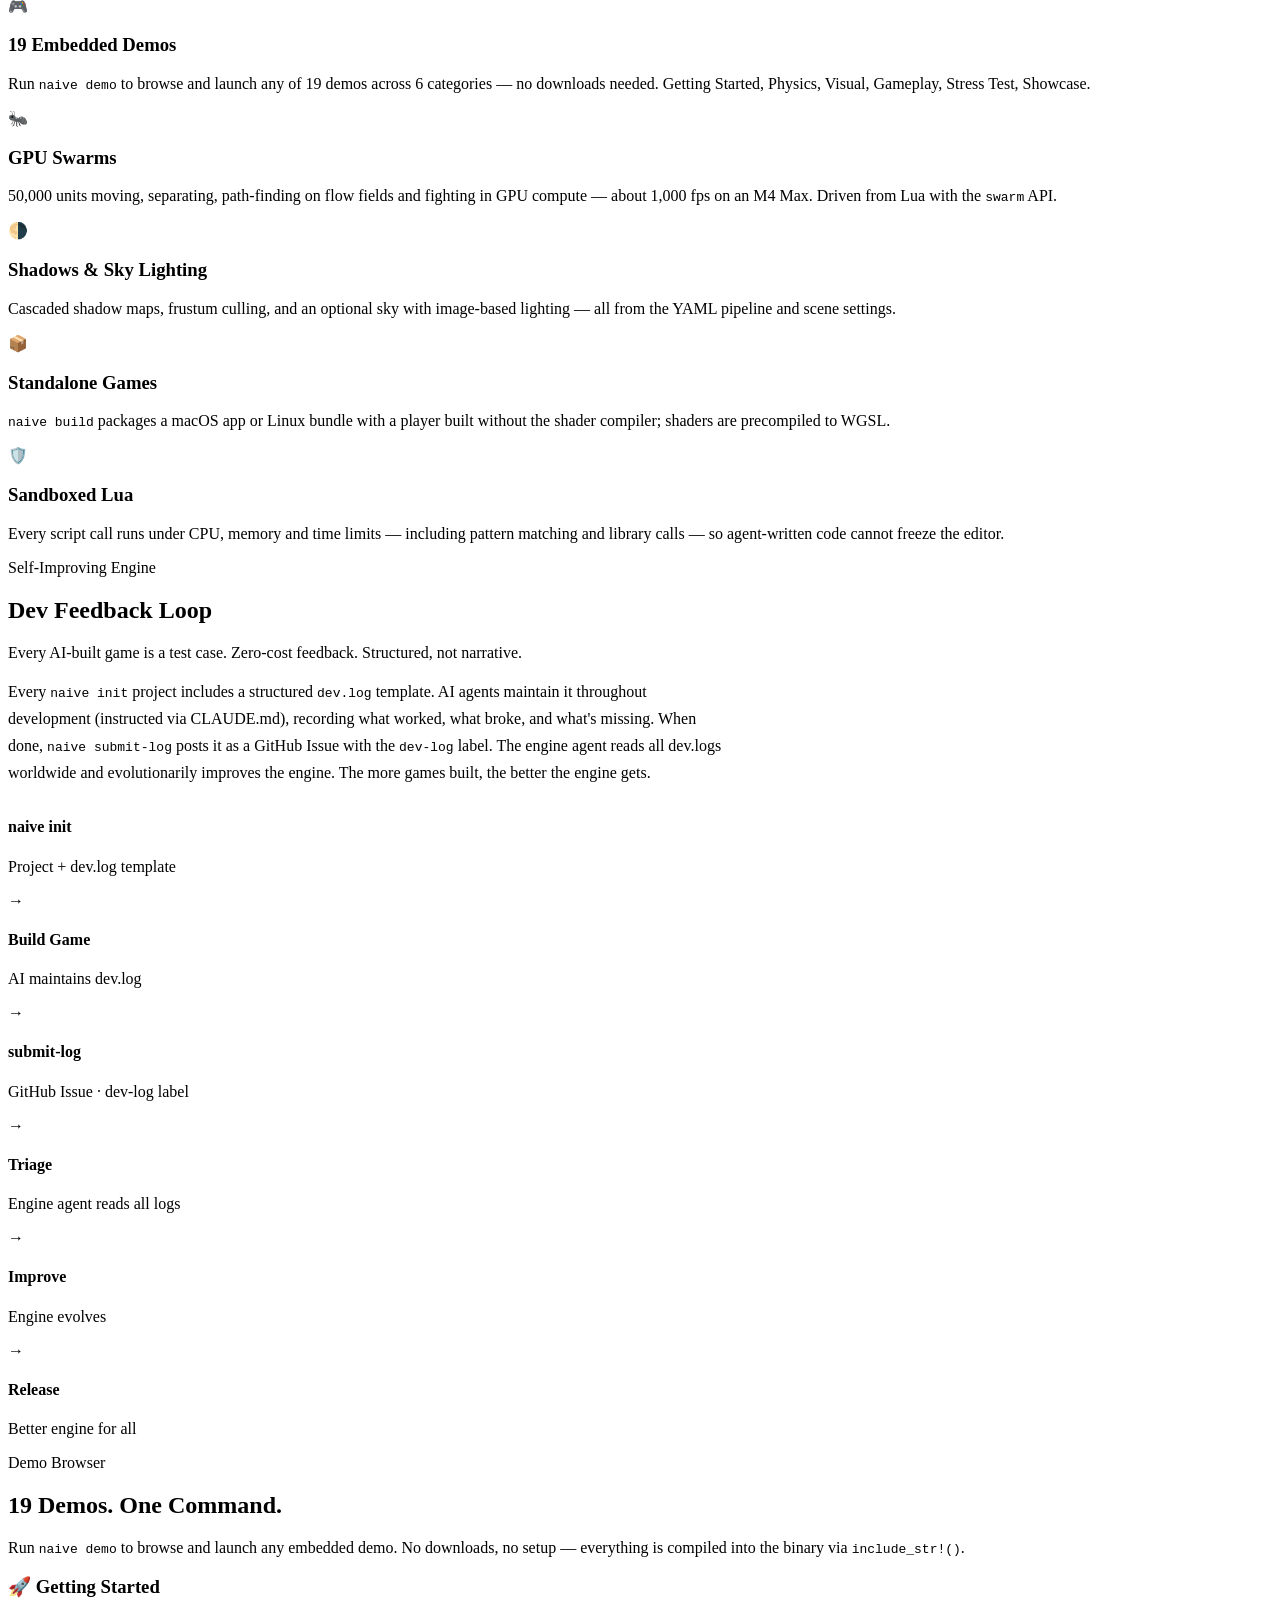
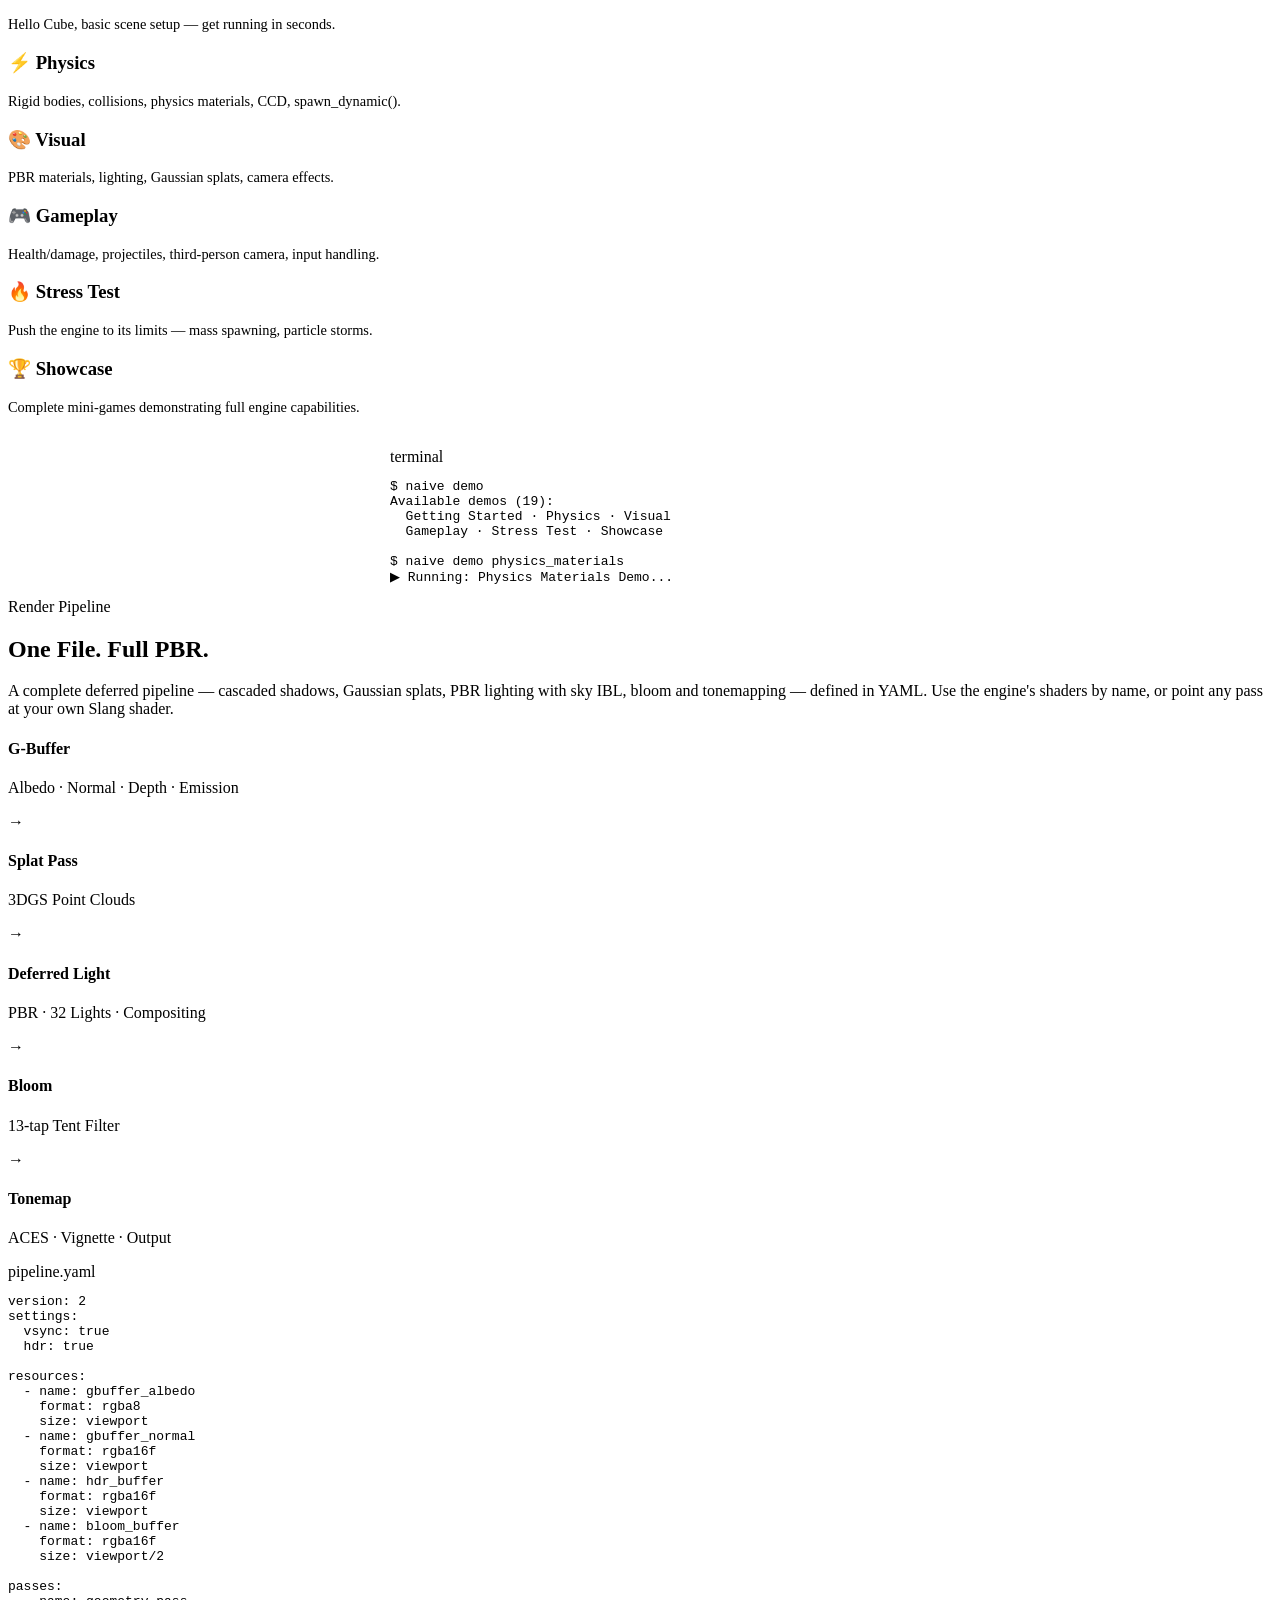
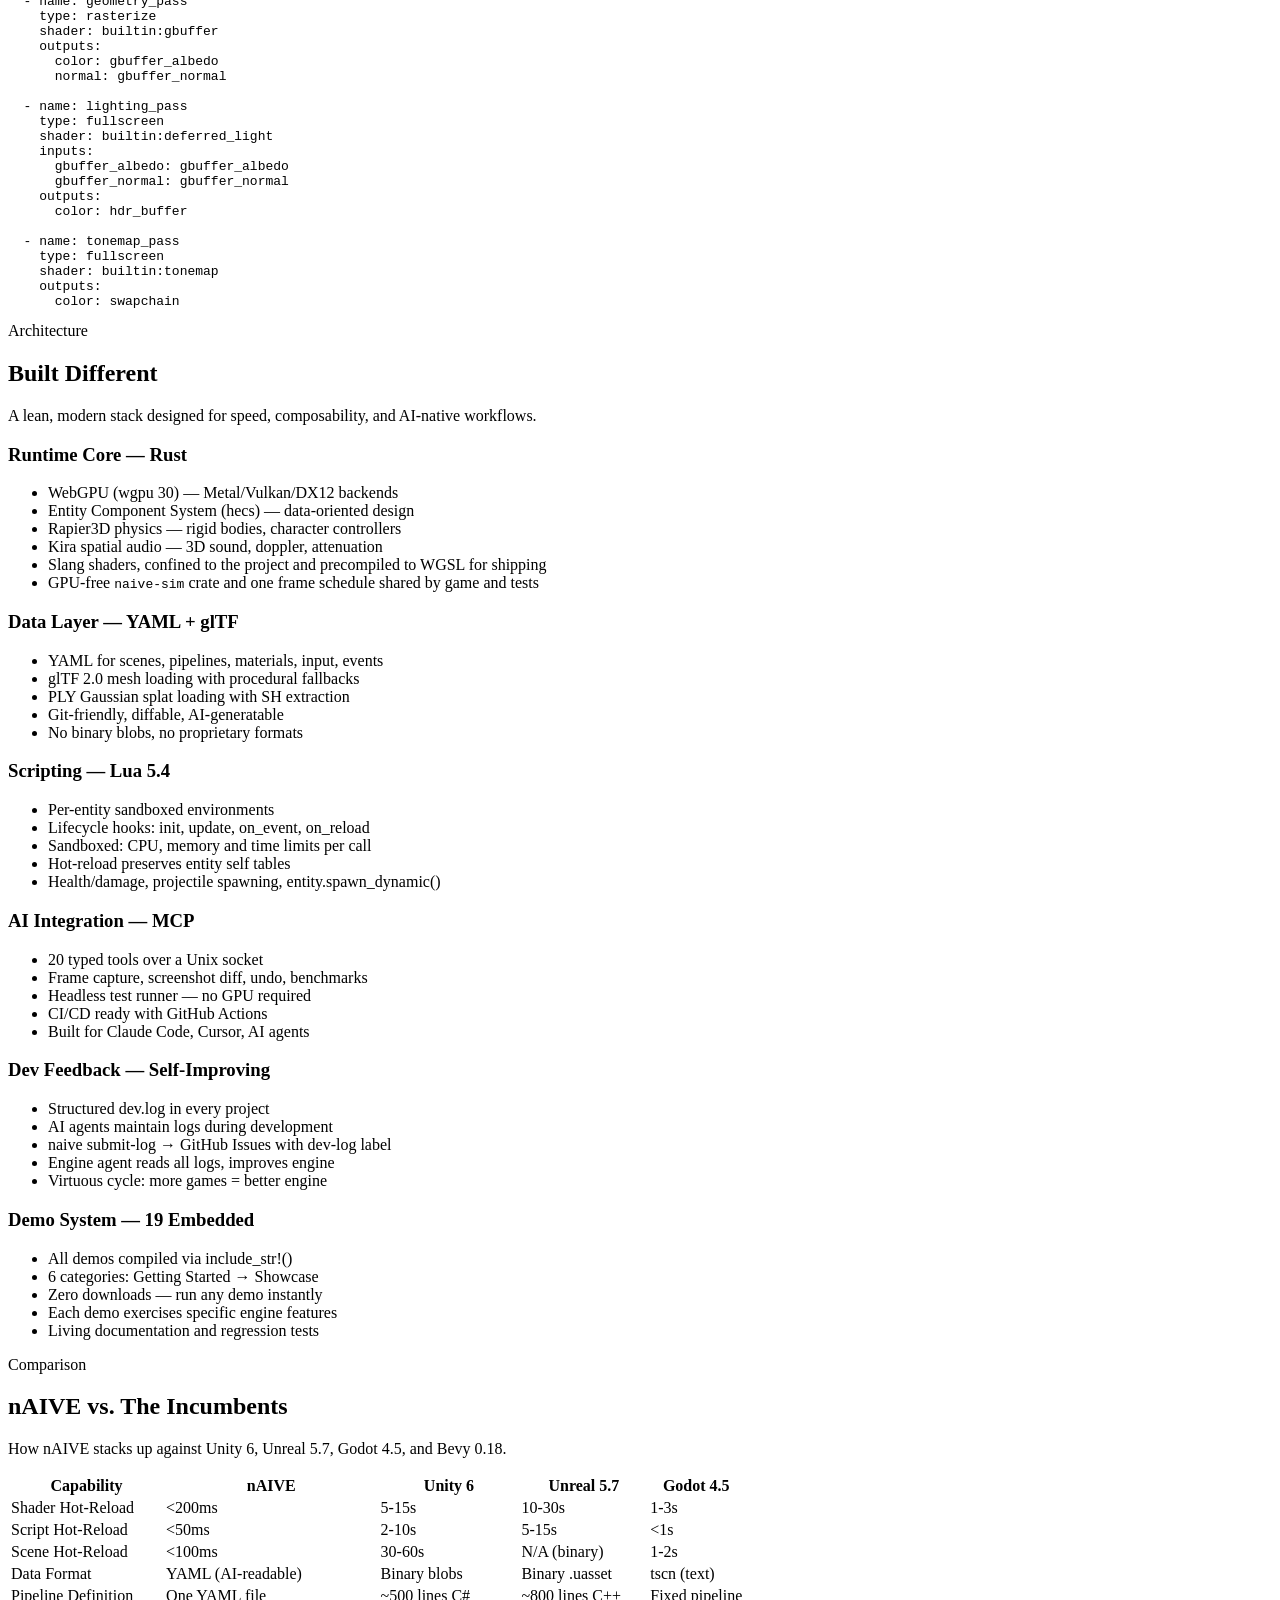
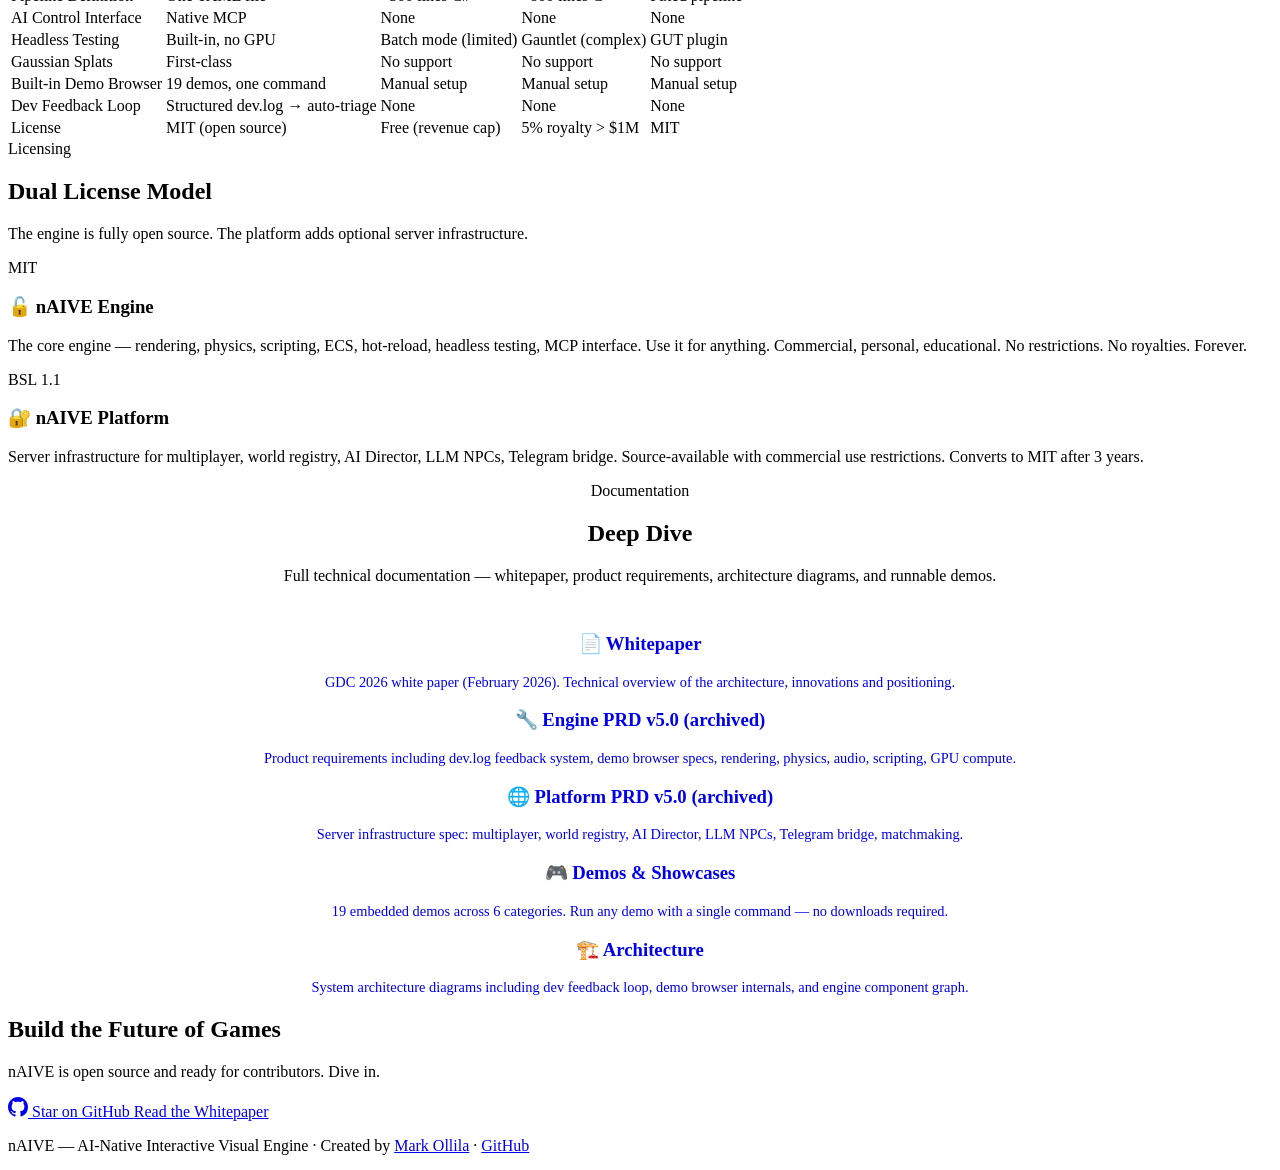
==== commit 3c199e5d: "Release 0.1.25 Bump the workspace to 0.1.25 with scripts/bump-version.sh. naive.dev's line count sta" ====
--- a/site/index.html
+++ b/site/index.html
@@ -35,7 +35,7 @@
 
 <section class="hero">
   <div class="container">
-    <div class="hero-badge"><span class="dot"></span> Open Source Game Engine · v0.1.24</div>
+    <div class="hero-badge"><span class="dot"></span> Open Source Game Engine · v0.1.25</div>
     <h1>The Game Engine<br>Built for the <span class="ai">AI Era</span></h1>
     <p class="sub">nAIVE is an AI-Native Interactive Visual Engine. Rust + WebGPU core, YAML-driven pipelines, Lua scripting, sub-second hot-reload — designed so AI and humans can build games together.</p>
     <div class="hero-actions">
